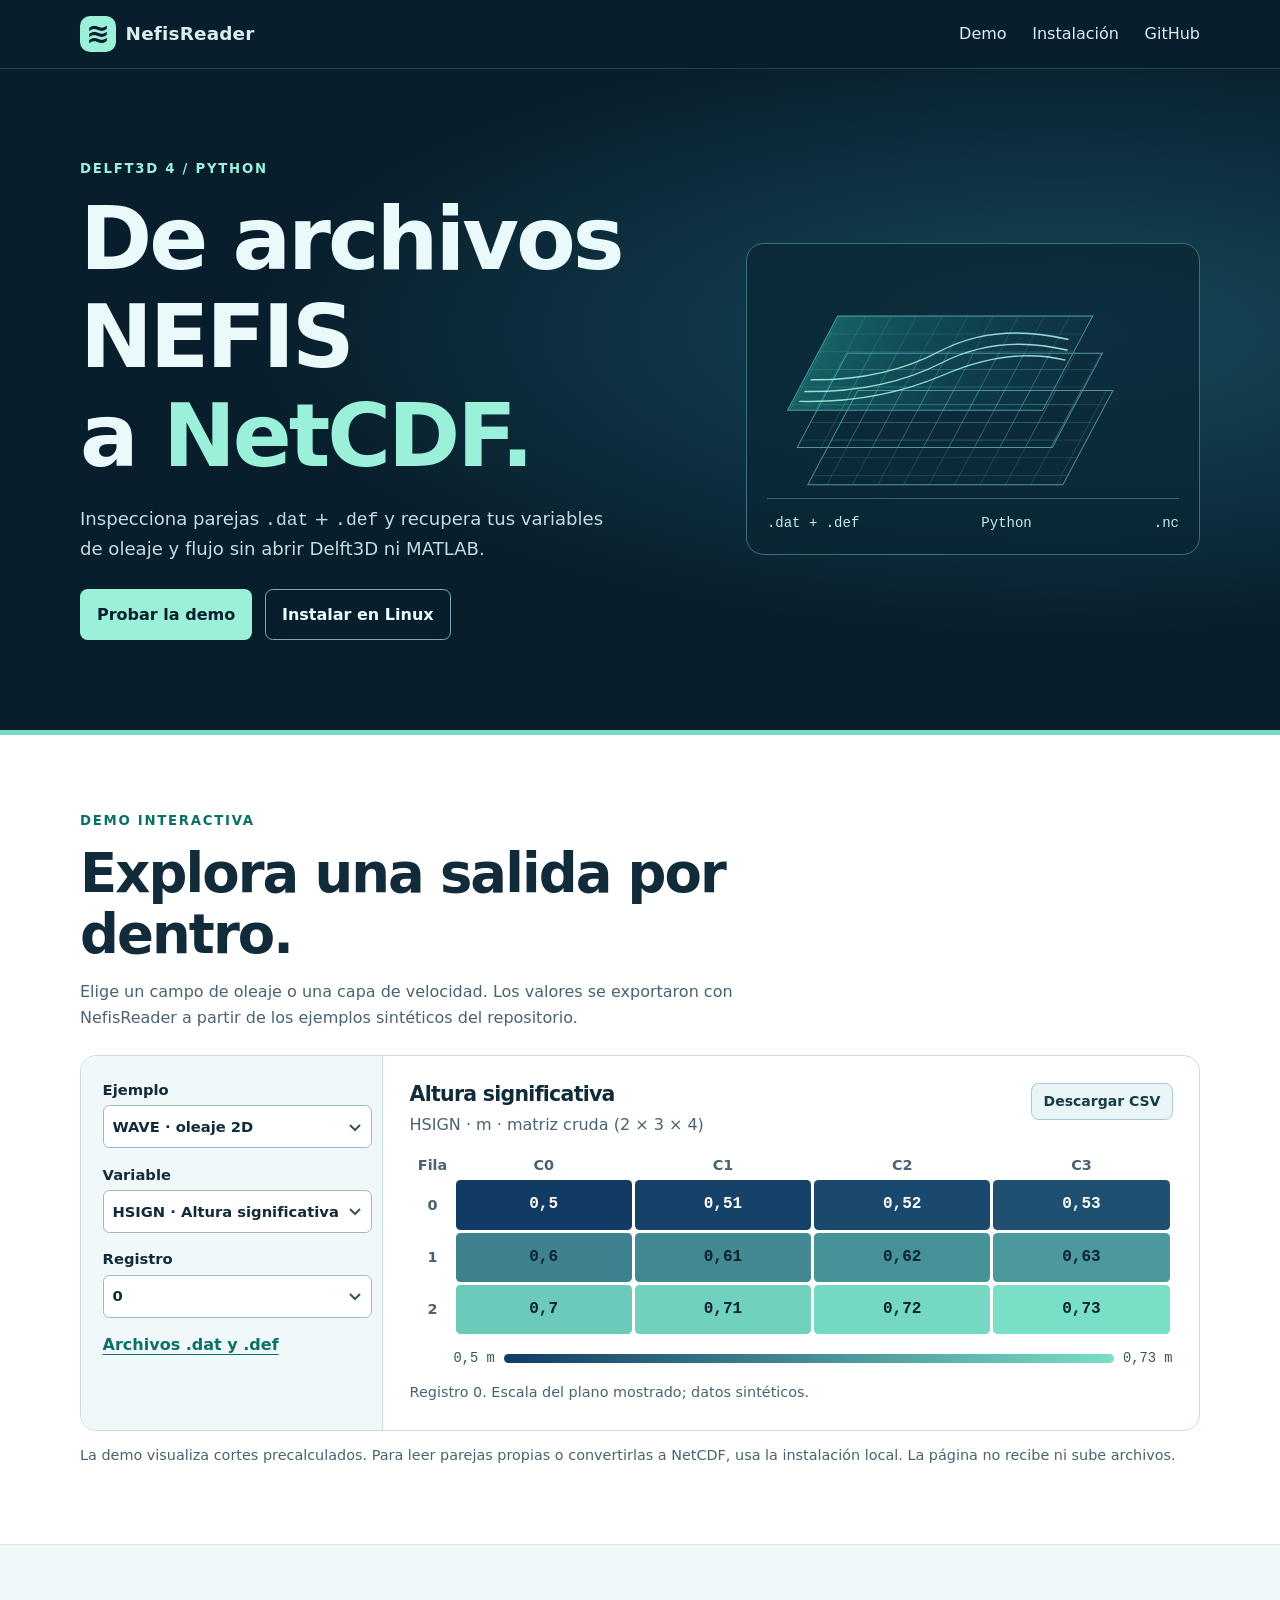
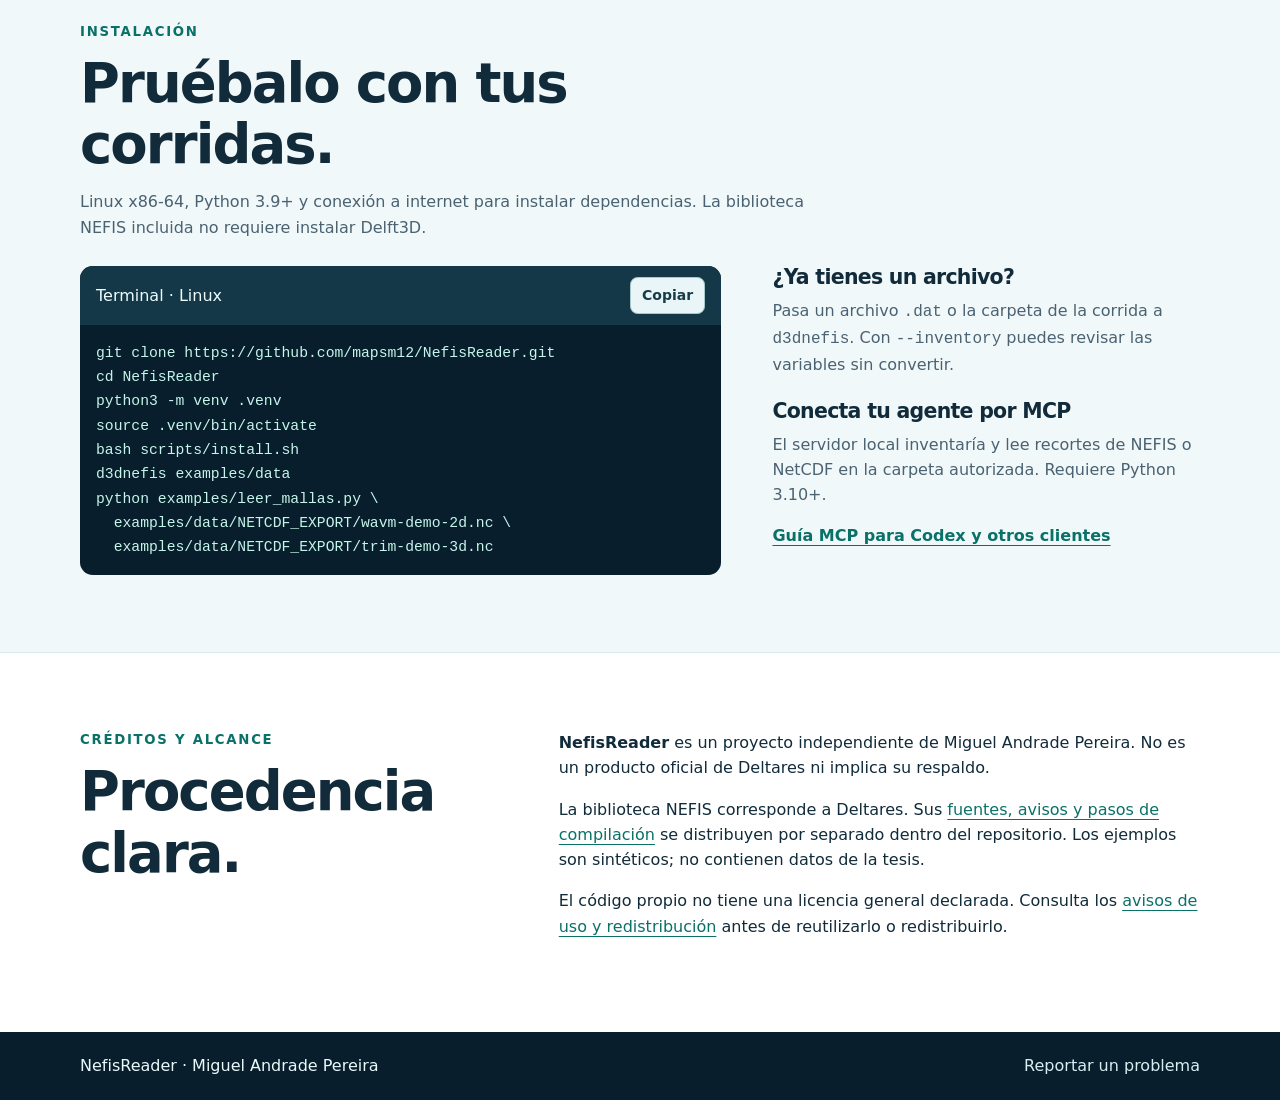
==== docs/index.html @ 3880a869 "Add NefisReader homepage, interactive WAVE and FLOW demo, and license notices" ====
<!doctype html>
<html lang="es">
<head>
  <meta charset="utf-8">
  <meta name="viewport" content="width=device-width, initial-scale=1">
  <meta name="description" content="Explora salidas Delft3D 4 en NEFIS y conviértelas a NetCDF con Python. Prueba ejemplos WAVE 2D y FLOW 3D.">
  <meta name="theme-color" content="#081e2c">
  <title>NefisReader — De Delft3D 4 a NetCDF</title>
  <link rel="stylesheet" href="style.css">
  <script defer src="demo-data.js"></script>
  <script defer src="demo.js"></script>
</head>
<body>
  <a class="skip" href="#main">Saltar al contenido</a>
  <header class="top">
    <div class="shell nav">
      <a class="brand" href="#" aria-label="NefisReader, inicio"><span aria-hidden="true" class="mark">≋</span>NefisReader</a>
      <nav aria-label="Principal">
        <a href="#demo">Demo</a><a href="#instalar">Instalación</a>
        <a href="https://github.com/mapsm12/NefisReader">GitHub</a>
      </nav>
    </div>
  </header>
  <main id="main">
    <section class="hero">
      <div class="shell intro">
        <div>
          <p class="eyebrow">DELFT3D 4 / PYTHON</p>
          <h1>De archivos NEFIS<br>a <em>NetCDF.</em></h1>
          <p class="lead">Inspecciona parejas <code>.dat</code> + <code>.def</code> y recupera tus variables de oleaje y flujo sin abrir Delft3D ni MATLAB.</p>
          <div class="actions"><a class="button primary" href="#demo">Probar la demo</a><a class="button outline" href="#instalar">Instalar en Linux</a></div>
        </div>
        <div class="schematic" aria-label="Flujo de trabajo: de NEFIS a Python y NetCDF">
          <svg viewBox="0 0 420 238" role="img" aria-labelledby="sketch">
            <title id="sketch">Un campo sobre una malla en tres capas, esquema conceptual</title>
            <defs>
              <pattern id="grid" width="26" height="18" patternUnits="userSpaceOnUse"><path d="M 26 0 L 0 0 0 18" stroke="#7ee0d4" stroke-opacity=".35" fill="none"/></pattern>
              <linearGradient id="plane"><stop stop-color="#26b7a7" stop-opacity=".7"/><stop offset="1" stop-color="#136785" stop-opacity=".15"/></linearGradient>
            </defs>
            <g transform="translate(48 53) skewX(-28)">
              <g fill="url(#grid)" stroke="#5097a1" stroke-width="1">
                <rect x="85" y="76" width="260" height="96"/>
                <rect x="54" y="38" width="260" height="96"/>
                <rect x="24" y="0" width="260" height="96"/>
              </g>
              <rect x="24" y="0" width="260" height="96" fill="url(#plane)" opacity=".55"/>
              <g fill="none" stroke="#b6fff1" stroke-width="1.5" opacity=".8">
                <path d="M31 65 Q106 66 147 36 T272 24"/>
                <path d="M31 77 Q112 78 155 48 T277 35"/>
                <path d="M31 87 Q112 89 164 60 T280 45"/>
              </g>
            </g>
          </svg>
          <div class="diagram-labels"><span>.dat + .def</span><span>Python</span><span>.nc</span></div>
        </div>
      </div>
    </section>
    <section id="demo" class="shell section">
      <div class="section-head"><p class="eyebrow">DEMO INTERACTIVA</p><h2>Explora una salida por dentro.</h2>
        <p>Elige un campo de oleaje o una capa de velocidad. Los valores se exportaron con NefisReader a partir de los ejemplos sintéticos del repositorio.</p></div>
      <div class="workbench">
        <div class="controls">
          <label>Ejemplo<select id="case"><option value="wave">WAVE · oleaje 2D</option><option value="flow">FLOW · velocidad 3D</option></select></label>
          <label>Variable<select id="variable"><option>HSIGN</option></select></label>
          <label>Registro<select id="record"><option value="0">0</option></select></label>
          <label id="layer-control" hidden>Capa<select id="layer"><option value="0">0</option></select></label>
          <a class="textlink" href="https://github.com/mapsm12/NefisReader/tree/main/examples/data">Archivos .dat y .def</a>
        </div>
        <div class="result">
          <div class="result-head"><div><h3 id="variable-title">Altura significativa</h3><p id="shape">Cargando ejemplo…</p></div><button id="csv" class="small" type="button" disabled>Descargar CSV</button></div>
          <div class="matrix-wrap">
            <table class="matrix" id="matrix" aria-label="Plano de valores de ejemplo"></table>
          </div>
          <div class="scale"><span id="min"></span><span class="ramp" aria-hidden="true"></span><span id="max"></span></div>
          <p id="status" class="muted" role="status">Datos de demostración; no son observaciones ni resultados de la tesis.</p>
          <noscript><p>Activa JavaScript o descarga las parejas para probar en Python.</p></noscript>
        </div>
      </div>
      <p class="fine">La demo visualiza cortes precalculados. Para leer parejas propias o convertirlas a NetCDF, usa la instalación local. La página no recibe ni sube archivos.</p>
    </section>
    <section id="instalar" class="setup">
      <div class="shell section">
        <div class="section-head"><p class="eyebrow">INSTALACIÓN</p><h2>Pruébalo con tus corridas.</h2>
          <p>Linux x86-64, Python 3.9+ y conexión a internet para instalar dependencias. La biblioteca NEFIS incluida no requiere instalar Delft3D.</p></div>
        <div class="setup-grid">
          <div class="terminal"><div class="terminal-top"><span>Terminal · Linux</span><button data-copy="install-command" class="small" type="button">Copiar</button></div>
<pre id="install-command"><code>git clone https://github.com/mapsm12/NefisReader.git
cd NefisReader
python3 -m venv .venv
source .venv/bin/activate
bash scripts/install.sh
d3dnefis examples/data
python examples/leer_mallas.py \
  examples/data/NETCDF_EXPORT/wavm-demo-2d.nc \
  examples/data/NETCDF_EXPORT/trim-demo-3d.nc</code></pre>
          </div>
          <div class="side">
            <h3>¿Ya tienes un archivo?</h3><p>Pasa un archivo <code>.dat</code> o la carpeta de la corrida a <code>d3dnefis</code>. Con <code>--inventory</code> puedes revisar las variables sin convertir.</p>
            <h3>Conecta tu agente por MCP</h3><p>El servidor local inventaría y lee recortes de NEFIS o NetCDF en la carpeta autorizada. Requiere Python 3.10+.</p>
            <a class="textlink" href="https://github.com/mapsm12/NefisReader/blob/main/MCP.md">Guía MCP para Codex y otros clientes</a>
          </div>
        </div>
      </div>
    </section>
    <section id="creditos" class="shell section credits">
      <div><p class="eyebrow">CRÉDITOS Y ALCANCE</p><h2>Procedencia clara.</h2></div>
      <div><p><strong>NefisReader</strong> es un proyecto independiente de Miguel Andrade Pereira. No es un producto oficial de Deltares ni implica su respaldo.</p>
        <p>La biblioteca NEFIS corresponde a Deltares. Sus <a href="https://github.com/mapsm12/NefisReader/blob/main/native/README.md">fuentes, avisos y pasos de compilación</a> se distribuyen por separado dentro del repositorio. Los ejemplos son sintéticos; no contienen datos de la tesis.</p>
        <p>El código propio no tiene una licencia general declarada. Consulta los <a href="https://github.com/mapsm12/NefisReader/blob/main/AVISOS.md">avisos de uso y redistribución</a> antes de reutilizarlo o redistribuirlo.</p></div>
    </section>
  </main>
  <footer class="top"><div class="shell nav"><span>NefisReader · Miguel Andrade Pereira</span><a href="https://github.com/mapsm12/NefisReader/issues">Reportar un problema</a></div></footer>
</body>
</html>
---- docs/style.css ----
:root{color-scheme:light;--ink:#112b3a;--muted:#4a6271;--deep:#081e2c;--sea:#0c3749;--teal:#0a7168;--aqua:#9bf0d9;--line:#c9dde1;--paper:#f1f8fa;font-family:system-ui,-apple-system,BlinkMacSystemFont,"Segoe UI",sans-serif}
*{box-sizing:border-box}body{margin:0;color:var(--ink);background:#fff;line-height:1.58}a{color:var(--teal);text-underline-offset:.22em}a:hover{text-decoration-thickness:.14em}button,select{font:inherit}button,select,a{touch-action:manipulation}button:focus-visible,select:focus-visible,a:focus-visible{outline:3px solid #e48a28;outline-offset:3px}button:disabled{opacity:.5;cursor:default}[hidden]{display:none!important}code,pre,.diagram-labels,.matrix td,.scale{font-family:ui-monospace,SFMono-Regular,Consolas,monospace}p{margin:.55rem 0 1rem}.shell{width:min(1120px, calc(100% - 3rem));margin-inline:auto}.skip{position:absolute;top:.5rem;left:1rem;padding:.55rem;background:#fff;z-index:2;transform:translateY(-150%)}.skip:focus{transform:none}
.top,.hero{background:var(--deep);color:#eaf9fa}.top{border-bottom:1px solid #21404e}.nav{display:flex;align-items:center;justify-content:space-between;gap:1.25rem;min-height:68px}.nav nav{display:flex;gap:clamp(.65rem,2vw,1.75rem)}.nav a{color:#d9eef0;text-decoration:none}.nav a:hover{text-decoration:underline}.brand{display:inline-flex;align-items:center;gap:.6rem;font-weight:750;letter-spacing:.01em;font-size:1.15rem}.mark{display:grid;place-items:center;line-height:1;width:36px;height:36px;border-radius:10px;background:var(--aqua);color:var(--deep);font-size:1.75rem}.hero{border-bottom:5px solid #7bd8c9;background:radial-gradient(ellipse at 83% 40%,#16495a 0%,var(--deep) 54%)}.intro{padding-block:clamp(3rem,7vw,6.5rem);display:grid;grid-template-columns:1.14fr .86fr;align-items:center;gap:clamp(1.5rem,5vw,4.5rem)}.eyebrow{color:var(--teal);font-weight:780;letter-spacing:.13em;font-size:.83rem;margin:0 0 .65rem}.hero .eyebrow{color:var(--aqua)}h1,h2,h3{line-height:1.13;margin:0;letter-spacing:-.035em}h1{font-size:clamp(2.8rem,6.8vw,6.2rem);font-weight:780}h1 em{font-style:normal;color:var(--aqua)}h2{font-size:clamp(2rem,4.5vw,3.4rem)}h3{font-size:1.28rem}.lead{max-width:34rem;color:#c5dce2;font-size:1.13rem;margin:1.25rem 0 1.6rem}
.actions{display:flex;flex-wrap:wrap;gap:.8rem}.button,.small{border-radius:.48rem;border:1px solid transparent;font-weight:700;text-decoration:none}.button{padding:.75rem 1rem}.primary{background:var(--aqua);color:var(--deep)}.primary:hover{background:#b7f7e6}.outline{border-color:#77a9b8;color:#ecfbfc}.outline:hover{background:#143e4d}.schematic{min-width:0;border:1px solid #3a717e;border-radius:1.1rem;padding:1.25rem;background:#0a2533bb}.schematic svg{display:block;width:100%;height:auto}.diagram-labels{display:flex;justify-content:space-between;gap:.5rem;color:#c2efe9;font-size:.875rem;border-top:1px solid #376270;padding-top:.85rem}
.section{padding-block:clamp(2.8rem,6vw,5rem)}.section-head{max-width:46rem;margin-bottom:1.6rem}.section-head p:not(.eyebrow){color:var(--muted);margin-top:.85rem}.workbench{display:grid;grid-template-columns:minmax(200px,1fr) minmax(0,2.7fr);border-radius:1rem;border:1px solid var(--line);overflow:hidden}.controls{background:var(--paper);padding:1.35rem;display:grid;align-content:start;gap:.9rem;border-right:1px solid var(--line)}.controls label{display:grid;gap:.25rem;font-weight:700;font-size:.92rem}.controls select{appearance:none;border:1px solid #9cb9bf;border-radius:.4rem;min-height:43px;padding:.35rem 2rem .35rem .55rem;color:var(--ink);background:#fff url("data:image/svg+xml,%3Csvg xmlns='http://www.w3.org/2000/svg' viewBox='0 0 16 16'%3E%3Cpath d='m3 6 5 5 5-5' fill='none' stroke='%23385261' stroke-width='2'/%3E%3C/svg%3E") no-repeat right .5rem center/1rem auto}.textlink{font-weight:700}.result{padding:clamp(1rem,3vw,1.65rem);min-width:0}.result-head{display:flex;justify-content:space-between;align-items:flex-start;gap:.7rem;flex-wrap:wrap}.result-head p{color:var(--muted);margin:.35rem 0 .8rem}.small{background:#e9f5f6;color:#153d48;border-color:#a8c9cc;padding:.4rem .7rem;font-size:.875rem;cursor:pointer}.small:hover:not(:disabled){background:#d4efec}.matrix-wrap{overflow-x:auto}.matrix{width:100%;table-layout:fixed;border-collapse:separate;border-spacing:3px}.matrix tr>th:first-child{width:2.5rem}.matrix th{font-size:.9rem;color:var(--muted);font-weight:650}.matrix td{border-radius:.28rem;text-align:center;padding:.75rem .1rem;font-size:clamp(.77rem,2vw,1rem);font-weight:650}.scale{display:flex;align-items:center;gap:.6rem;font-size:.86rem;color:#345461;margin:.65rem 0 0 2.75rem}.ramp{display:block;height:.57rem;background:linear-gradient(90deg,#113b65,#79dfc6);flex:1;border-radius:1rem}.muted,.fine{color:var(--muted);font-size:.9rem}.muted{margin:.7rem 0 0}.fine{margin:.85rem 0 0}
.setup{background:var(--paper);border-block:1px solid #dbe9ed}.setup-grid,.credits{display:grid;grid-template-columns:minmax(0,1.5fr) minmax(0,1fr);gap:clamp(1.25rem,4vw,3.4rem)}.terminal{background:var(--deep);color:#c5f5ea;border-radius:.8rem;min-width:0;overflow:hidden}.terminal-top{display:flex;align-items:center;justify-content:space-between;gap:.5rem;padding:.7rem 1rem;background:#143848;color:#effcfe}.terminal pre{overflow:auto;padding:1rem;margin:0;font-size:.92rem;line-height:1.65}.side p{color:var(--muted)}.side h3:not(:first-child){margin-top:1.4rem}.credits{grid-template-columns:minmax(0,.8fr) minmax(0,1.2fr)}.credits p:first-child{margin-top:0}footer .nav{padding-block:1rem}
@media(max-width:720px){.shell{width:calc(100% - 2rem)}.intro,.setup-grid,.credits{grid-template-columns:1fr}.schematic{max-width:29rem}.section-head{margin-bottom:1.25rem}.workbench{grid-template-columns:1fr}.controls{grid-template-columns:repeat(2,minmax(0,1fr));border-right:0;border-bottom:1px solid var(--line);padding:1rem}.controls .textlink{grid-column:1/-1}.nav,.nav nav{gap:.55rem}.nav nav a{font-size:.91rem}.brand{font-size:1rem}.mark{width:30px;height:30px}.top footer{font-size:.88rem}}
@media(max-width:360px){.nav{flex-wrap:wrap;padding-block:.65rem}.controls{grid-template-columns:1fr}.matrix tr>th:first-child{width:1.75rem}.scale{margin-left:2rem}}
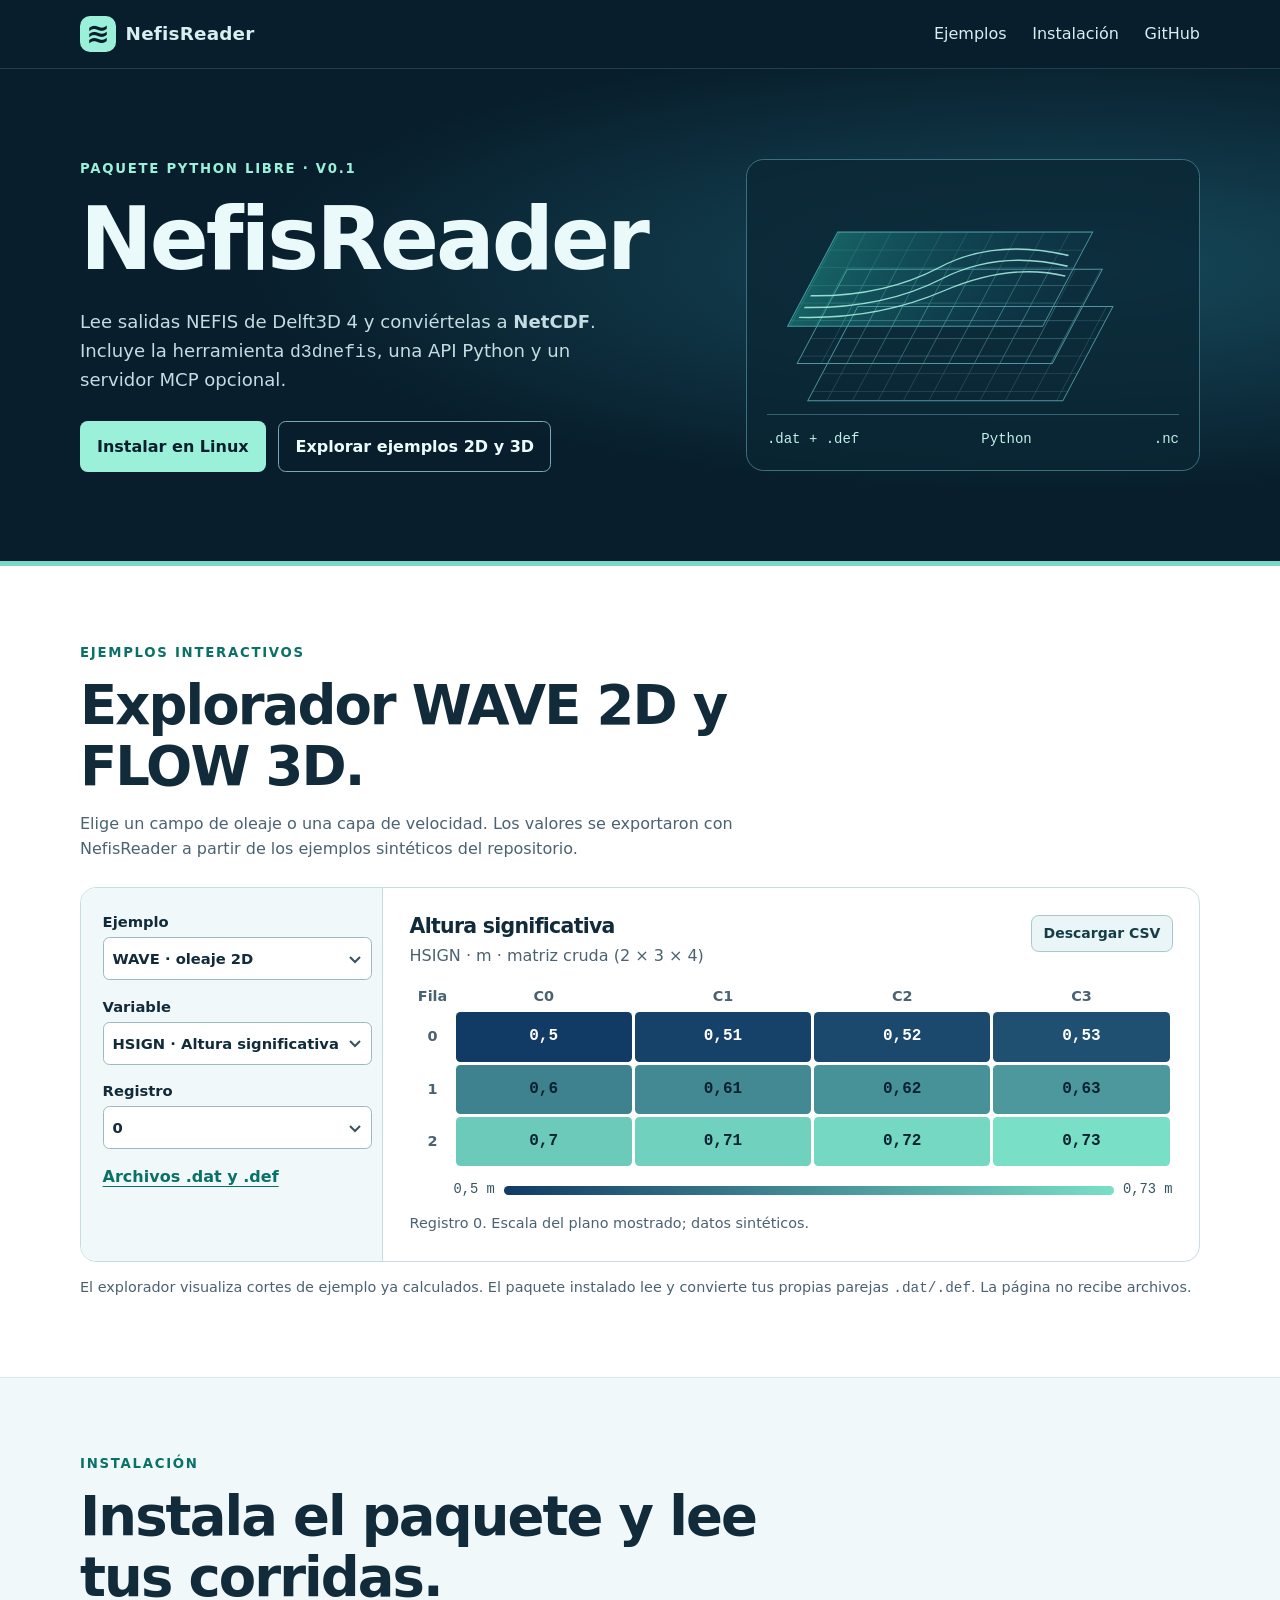
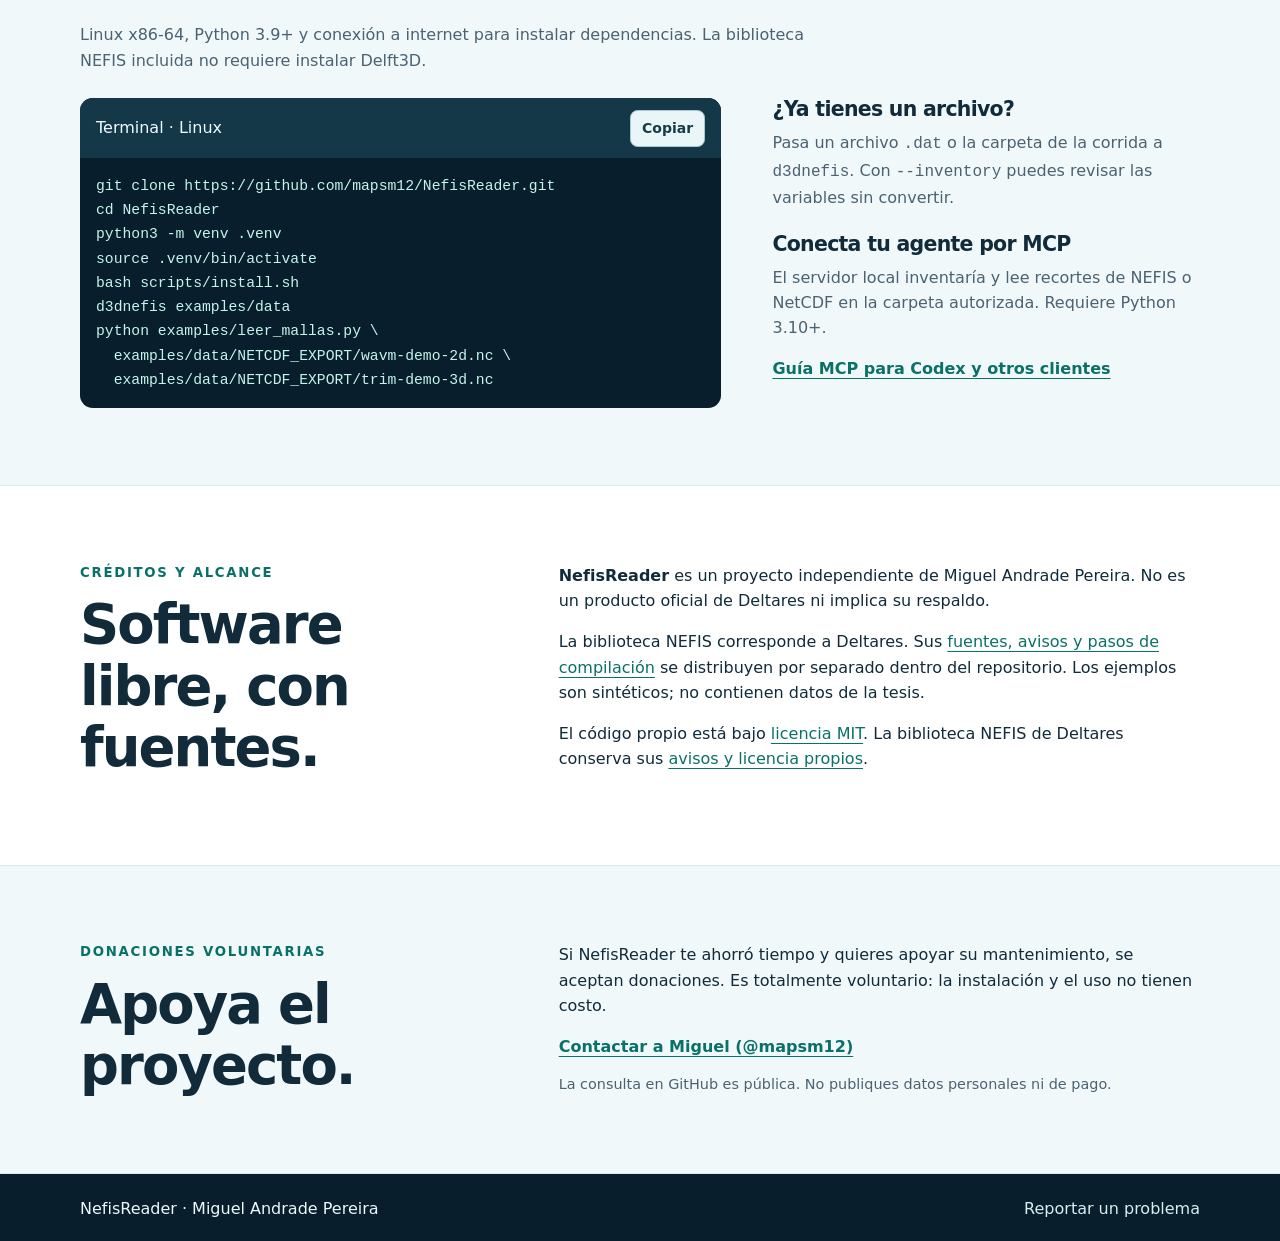
==== commit c8e7e379: "Present NefisReader v0.1 as free software and document installation and donations" ====
--- a/docs/index.html
+++ b/docs/index.html
@@ -5,7 +5,7 @@
   <meta name="viewport" content="width=device-width, initial-scale=1">
   <meta name="description" content="Explora salidas Delft3D 4 en NEFIS y conviértelas a NetCDF con Python. Prueba ejemplos WAVE 2D y FLOW 3D.">
   <meta name="theme-color" content="#081e2c">
-  <title>NefisReader — De Delft3D 4 a NetCDF</title>
+  <title>NefisReader v0.1 — Paquete Python para Delft3D 4</title>
   <link rel="stylesheet" href="style.css">
   <script defer src="demo-data.js"></script>
   <script defer src="demo.js"></script>
@@ -16,7 +16,7 @@
     <div class="shell nav">
       <a class="brand" href="#" aria-label="NefisReader, inicio"><span aria-hidden="true" class="mark">≋</span>NefisReader</a>
       <nav aria-label="Principal">
-        <a href="#demo">Demo</a><a href="#instalar">Instalación</a>
+        <a href="#demo">Ejemplos</a><a href="#instalar">Instalación</a>
         <a href="https://github.com/mapsm12/NefisReader">GitHub</a>
       </nav>
     </div>
@@ -25,10 +25,10 @@
     <section class="hero">
       <div class="shell intro">
         <div>
-          <p class="eyebrow">DELFT3D 4 / PYTHON</p>
-          <h1>De archivos NEFIS<br>a <em>NetCDF.</em></h1>
-          <p class="lead">Inspecciona parejas <code>.dat</code> + <code>.def</code> y recupera tus variables de oleaje y flujo sin abrir Delft3D ni MATLAB.</p>
-          <div class="actions"><a class="button primary" href="#demo">Probar la demo</a><a class="button outline" href="#instalar">Instalar en Linux</a></div>
+          <p class="eyebrow">PAQUETE PYTHON LIBRE · V0.1</p>
+          <h1>NefisReader</h1>
+          <p class="lead">Lee salidas NEFIS de Delft3D 4 y conviértelas a <strong>NetCDF</strong>. Incluye la herramienta <code>d3dnefis</code>, una API Python y un servidor MCP opcional.</p>
+          <div class="actions"><a class="button primary" href="#instalar">Instalar en Linux</a><a class="button outline" href="#demo">Explorar ejemplos 2D y 3D</a></div>
         </div>
         <div class="schematic" aria-label="Flujo de trabajo: de NEFIS a Python y NetCDF">
           <svg viewBox="0 0 420 238" role="img" aria-labelledby="sketch">
@@ -56,7 +56,7 @@
       </div>
     </section>
     <section id="demo" class="shell section">
-      <div class="section-head"><p class="eyebrow">DEMO INTERACTIVA</p><h2>Explora una salida por dentro.</h2>
+      <div class="section-head"><p class="eyebrow">EJEMPLOS INTERACTIVOS</p><h2>Explorador WAVE 2D y FLOW 3D.</h2>
         <p>Elige un campo de oleaje o una capa de velocidad. Los valores se exportaron con NefisReader a partir de los ejemplos sintéticos del repositorio.</p></div>
       <div class="workbench">
         <div class="controls">
@@ -72,15 +72,15 @@
             <table class="matrix" id="matrix" aria-label="Plano de valores de ejemplo"></table>
           </div>
           <div class="scale"><span id="min"></span><span class="ramp" aria-hidden="true"></span><span id="max"></span></div>
-          <p id="status" class="muted" role="status">Datos de demostración; no son observaciones ni resultados de la tesis.</p>
+          <p id="status" class="muted" role="status">Datos sintéticos; no son observaciones ni resultados de la tesis.</p>
           <noscript><p>Activa JavaScript o descarga las parejas para probar en Python.</p></noscript>
         </div>
       </div>
-      <p class="fine">La demo visualiza cortes precalculados. Para leer parejas propias o convertirlas a NetCDF, usa la instalación local. La página no recibe ni sube archivos.</p>
+      <p class="fine">El explorador visualiza cortes de ejemplo ya calculados. El paquete instalado lee y convierte tus propias parejas <code>.dat/.def</code>. La página no recibe archivos.</p>
     </section>
     <section id="instalar" class="setup">
       <div class="shell section">
-        <div class="section-head"><p class="eyebrow">INSTALACIÓN</p><h2>Pruébalo con tus corridas.</h2>
+        <div class="section-head"><p class="eyebrow">INSTALACIÓN</p><h2>Instala el paquete y lee tus corridas.</h2>
           <p>Linux x86-64, Python 3.9+ y conexión a internet para instalar dependencias. La biblioteca NEFIS incluida no requiere instalar Delft3D.</p></div>
         <div class="setup-grid">
           <div class="terminal"><div class="terminal-top"><span>Terminal · Linux</span><button data-copy="install-command" class="small" type="button">Copiar</button></div>
@@ -103,10 +103,18 @@
       </div>
     </section>
     <section id="creditos" class="shell section credits">
-      <div><p class="eyebrow">CRÉDITOS Y ALCANCE</p><h2>Procedencia clara.</h2></div>
+      <div><p class="eyebrow">CRÉDITOS Y ALCANCE</p><h2>Software libre, con fuentes.</h2></div>
       <div><p><strong>NefisReader</strong> es un proyecto independiente de Miguel Andrade Pereira. No es un producto oficial de Deltares ni implica su respaldo.</p>
         <p>La biblioteca NEFIS corresponde a Deltares. Sus <a href="https://github.com/mapsm12/NefisReader/blob/main/native/README.md">fuentes, avisos y pasos de compilación</a> se distribuyen por separado dentro del repositorio. Los ejemplos son sintéticos; no contienen datos de la tesis.</p>
-        <p>El código propio no tiene una licencia general declarada. Consulta los <a href="https://github.com/mapsm12/NefisReader/blob/main/AVISOS.md">avisos de uso y redistribución</a> antes de reutilizarlo o redistribuirlo.</p></div>
+        <p>El código propio está bajo <a href="https://github.com/mapsm12/NefisReader/blob/main/LICENSE">licencia MIT</a>. La biblioteca NEFIS de Deltares conserva sus <a href="https://github.com/mapsm12/NefisReader/blob/main/AVISOS.md">avisos y licencia propios</a>.</p></div>
+    </section>
+    <section id="apoyar" class="setup">
+      <div class="shell section credits">
+        <div><p class="eyebrow">DONACIONES VOLUNTARIAS</p><h2>Apoya el proyecto.</h2></div>
+        <div><p>Si NefisReader te ahorró tiempo y quieres apoyar su mantenimiento, se aceptan donaciones. Es totalmente voluntario: la instalación y el uso no tienen costo.</p>
+          <a class="textlink" href="https://github.com/mapsm12/NefisReader/issues/new?title=Consulta%20sobre%20donaciones%20a%20NefisReader">Contactar a Miguel (@mapsm12)</a>
+          <p class="fine">La consulta en GitHub es pública. No publiques datos personales ni de pago.</p></div>
+      </div>
     </section>
   </main>
   <footer class="top"><div class="shell nav"><span>NefisReader · Miguel Andrade Pereira</span><a href="https://github.com/mapsm12/NefisReader/issues">Reportar un problema</a></div></footer>
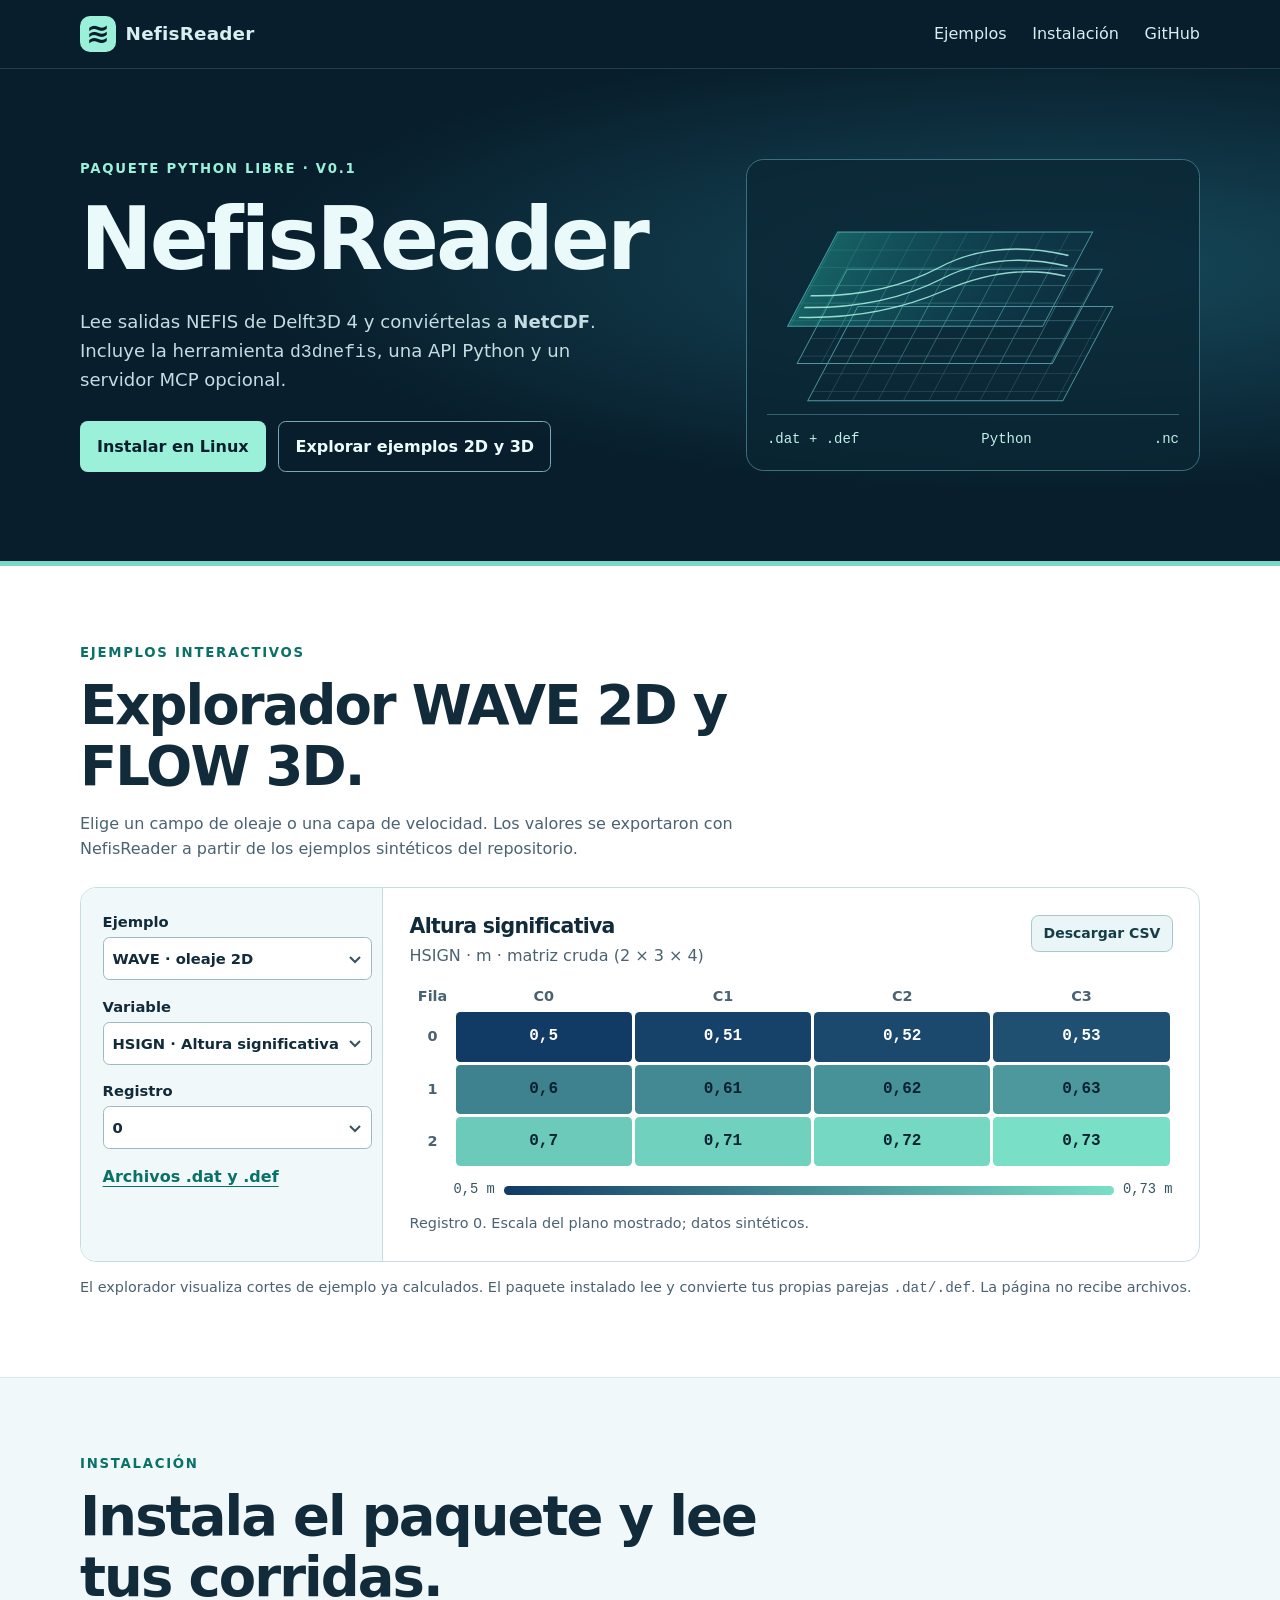
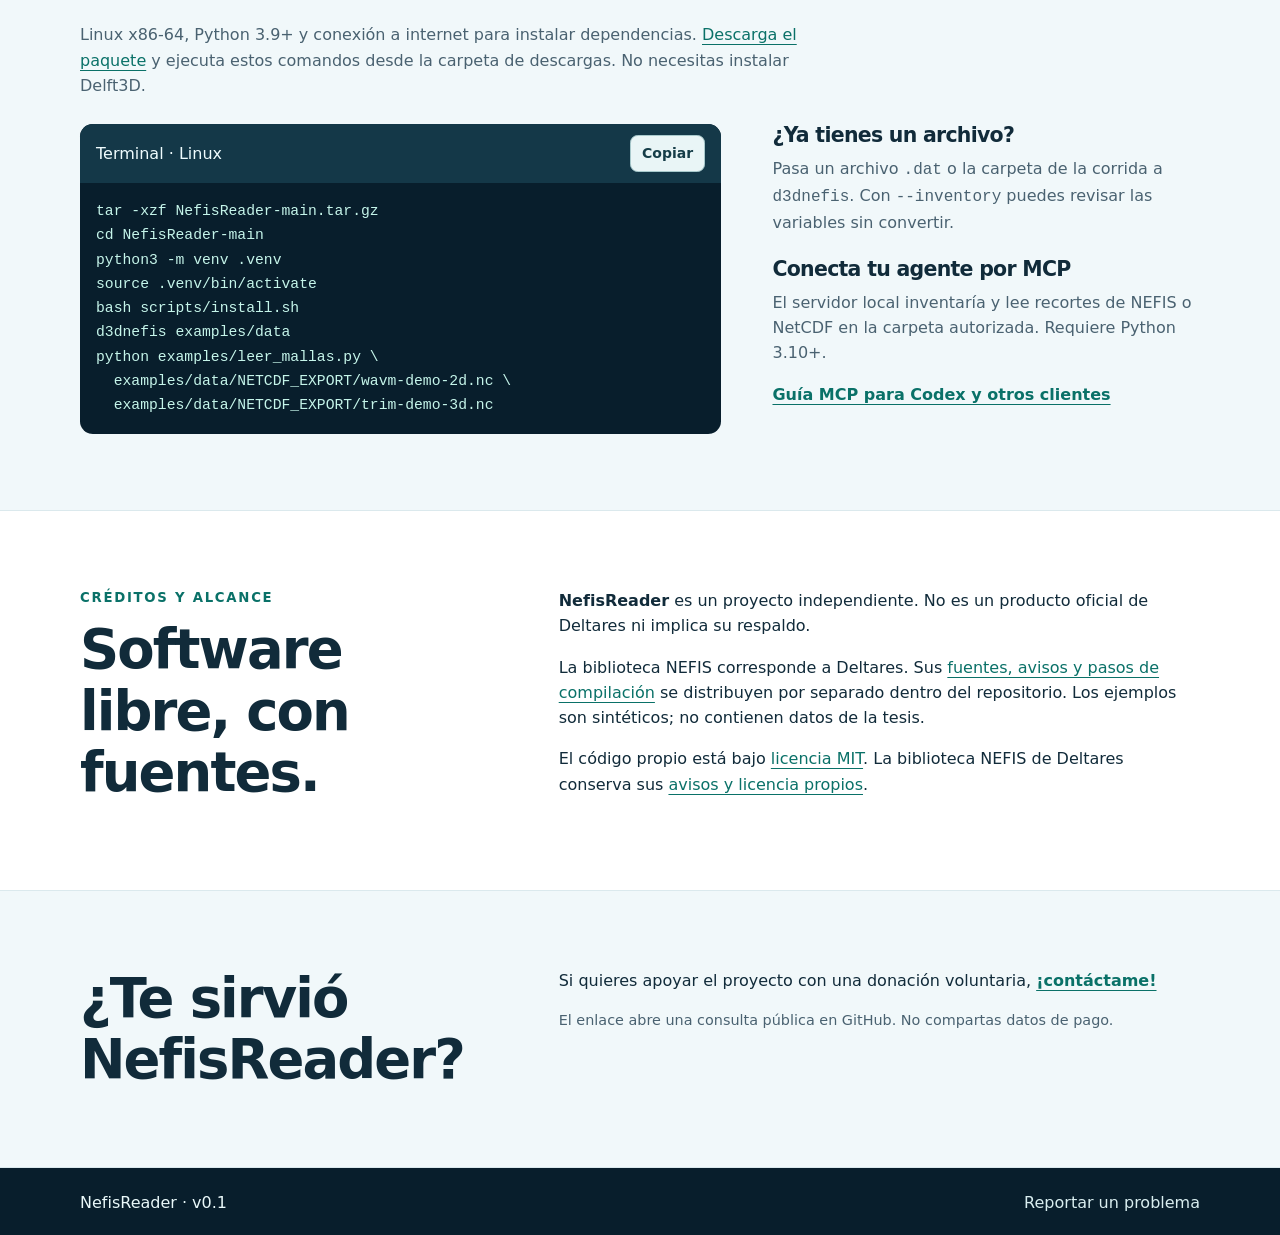
==== commit ee87c3e8: "Keep project attribution discreet and simplify donation contact" ====
--- a/docs/index.html
+++ b/docs/index.html
@@ -81,11 +81,11 @@
     <section id="instalar" class="setup">
       <div class="shell section">
         <div class="section-head"><p class="eyebrow">INSTALACIÓN</p><h2>Instala el paquete y lee tus corridas.</h2>
-          <p>Linux x86-64, Python 3.9+ y conexión a internet para instalar dependencias. La biblioteca NEFIS incluida no requiere instalar Delft3D.</p></div>
+          <p>Linux x86-64, Python 3.9+ y conexión a internet para instalar dependencias. <a href="https://github.com/mapsm12/NefisReader/archive/refs/heads/main.tar.gz">Descarga el paquete</a> y ejecuta estos comandos desde la carpeta de descargas. No necesitas instalar Delft3D.</p></div>
         <div class="setup-grid">
           <div class="terminal"><div class="terminal-top"><span>Terminal · Linux</span><button data-copy="install-command" class="small" type="button">Copiar</button></div>
-<pre id="install-command"><code>git clone https://github.com/mapsm12/NefisReader.git
-cd NefisReader
+<pre id="install-command"><code>tar -xzf NefisReader-main.tar.gz
+cd NefisReader-main
 python3 -m venv .venv
 source .venv/bin/activate
 bash scripts/install.sh
@@ -104,19 +104,18 @@
     </section>
     <section id="creditos" class="shell section credits">
       <div><p class="eyebrow">CRÉDITOS Y ALCANCE</p><h2>Software libre, con fuentes.</h2></div>
-      <div><p><strong>NefisReader</strong> es un proyecto independiente de Miguel Andrade Pereira. No es un producto oficial de Deltares ni implica su respaldo.</p>
+      <div><p><strong>NefisReader</strong> es un proyecto independiente. No es un producto oficial de Deltares ni implica su respaldo.</p>
         <p>La biblioteca NEFIS corresponde a Deltares. Sus <a href="https://github.com/mapsm12/NefisReader/blob/main/native/README.md">fuentes, avisos y pasos de compilación</a> se distribuyen por separado dentro del repositorio. Los ejemplos son sintéticos; no contienen datos de la tesis.</p>
         <p>El código propio está bajo <a href="https://github.com/mapsm12/NefisReader/blob/main/LICENSE">licencia MIT</a>. La biblioteca NEFIS de Deltares conserva sus <a href="https://github.com/mapsm12/NefisReader/blob/main/AVISOS.md">avisos y licencia propios</a>.</p></div>
     </section>
     <section id="apoyar" class="setup">
       <div class="shell section credits">
-        <div><p class="eyebrow">DONACIONES VOLUNTARIAS</p><h2>Apoya el proyecto.</h2></div>
-        <div><p>Si NefisReader te ahorró tiempo y quieres apoyar su mantenimiento, se aceptan donaciones. Es totalmente voluntario: la instalación y el uso no tienen costo.</p>
-          <a class="textlink" href="https://github.com/mapsm12/NefisReader/issues/new?title=Consulta%20sobre%20donaciones%20a%20NefisReader">Contactar a Miguel (@mapsm12)</a>
-          <p class="fine">La consulta en GitHub es pública. No publiques datos personales ni de pago.</p></div>
+        <div><h2>¿Te sirvió NefisReader?</h2></div>
+        <div><p>Si quieres apoyar el proyecto con una donación voluntaria, <a class="textlink" href="https://github.com/mapsm12/NefisReader/issues/new?title=Consulta%20sobre%20donaciones%20a%20NefisReader">¡contáctame!</a></p>
+          <p class="fine">El enlace abre una consulta pública en GitHub. No compartas datos de pago.</p></div>
       </div>
     </section>
   </main>
-  <footer class="top"><div class="shell nav"><span>NefisReader · Miguel Andrade Pereira</span><a href="https://github.com/mapsm12/NefisReader/issues">Reportar un problema</a></div></footer>
+  <footer class="top"><div class="shell nav"><span>NefisReader · v0.1</span><a href="https://github.com/mapsm12/NefisReader/issues">Reportar un problema</a></div></footer>
 </body>
 </html>
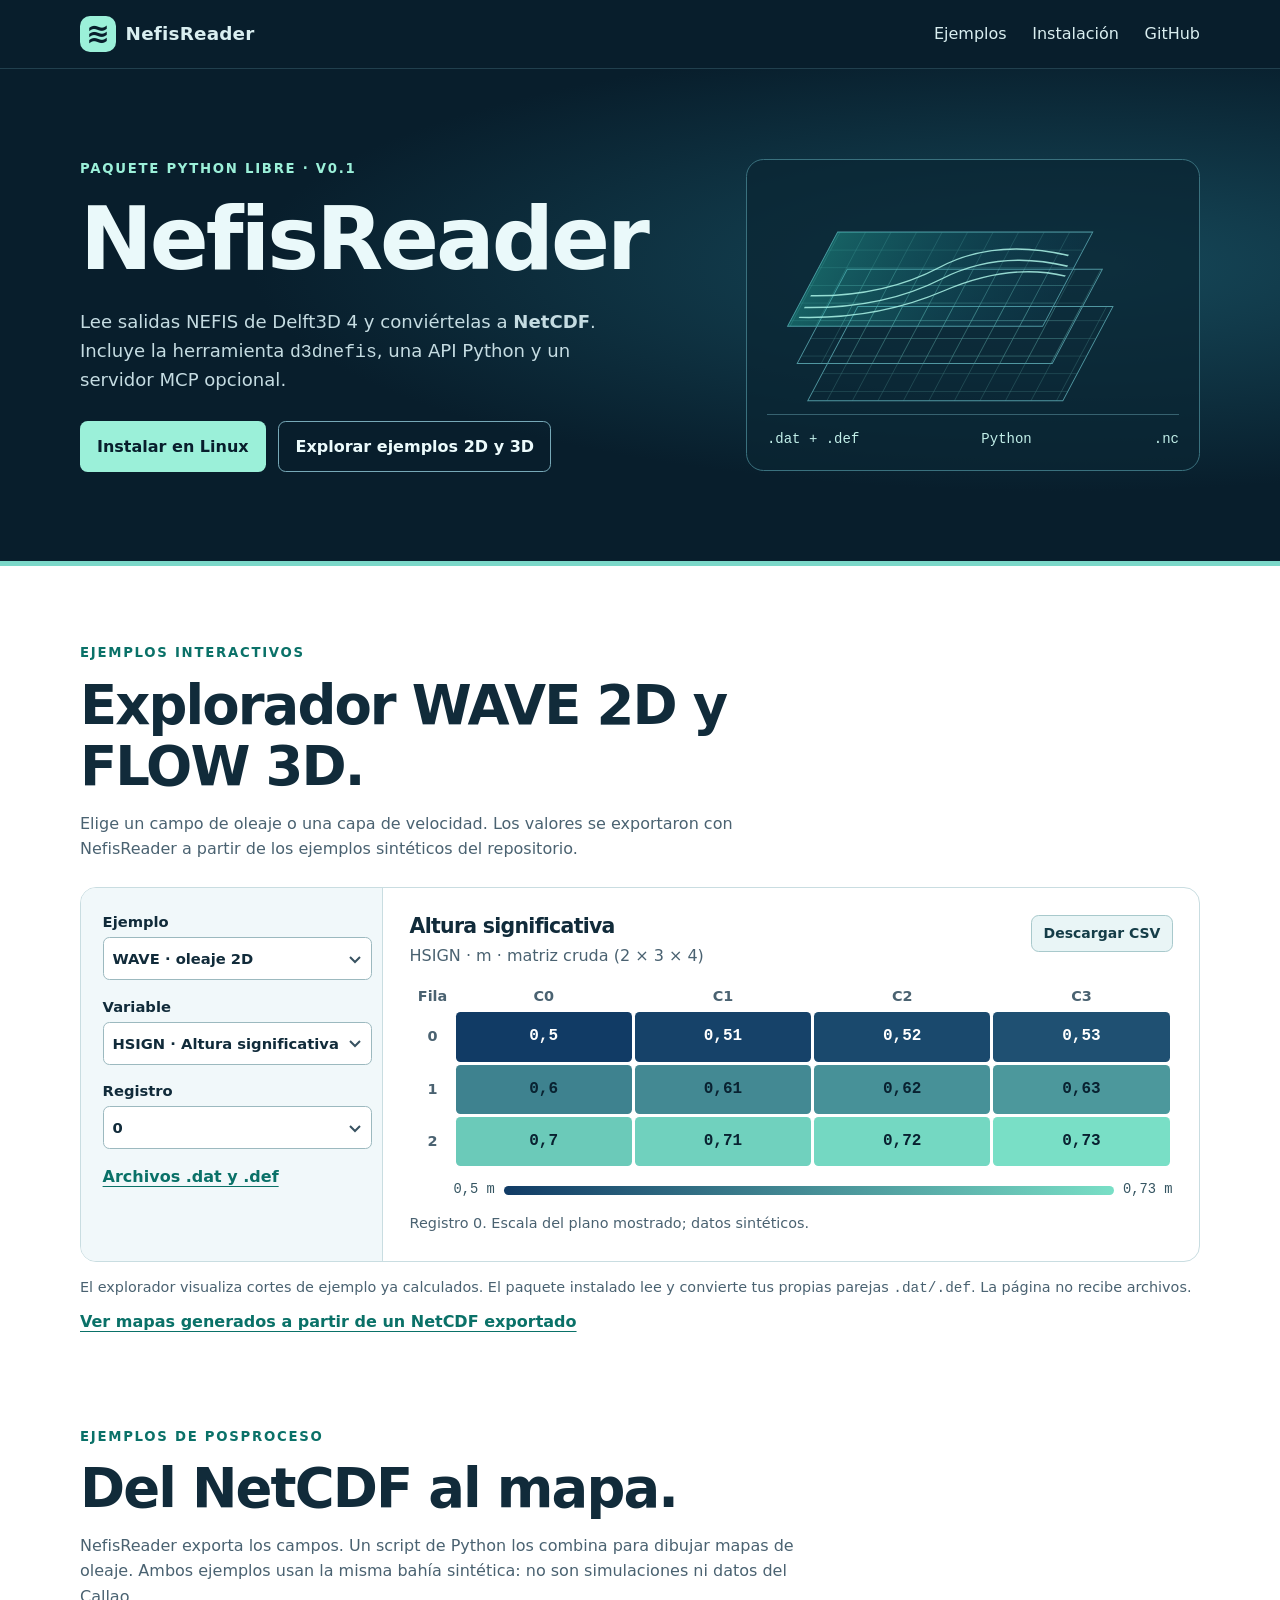
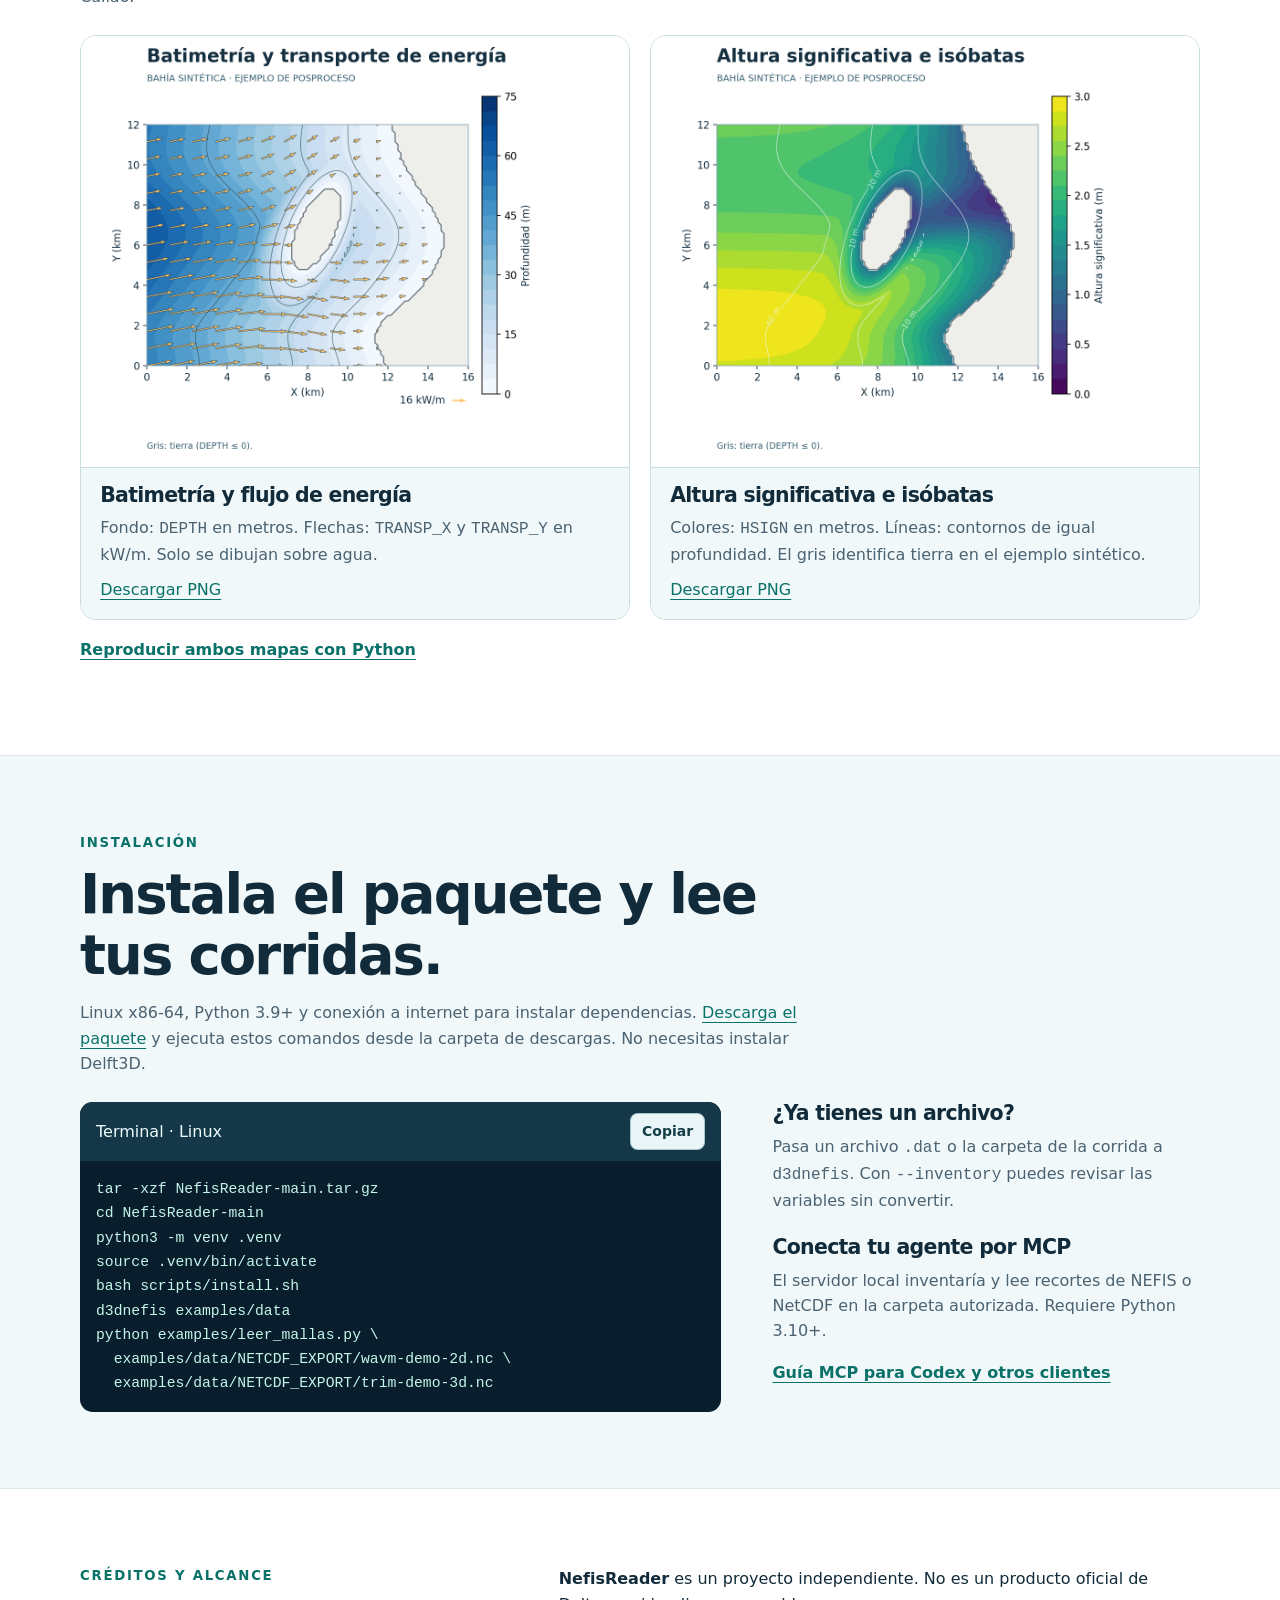
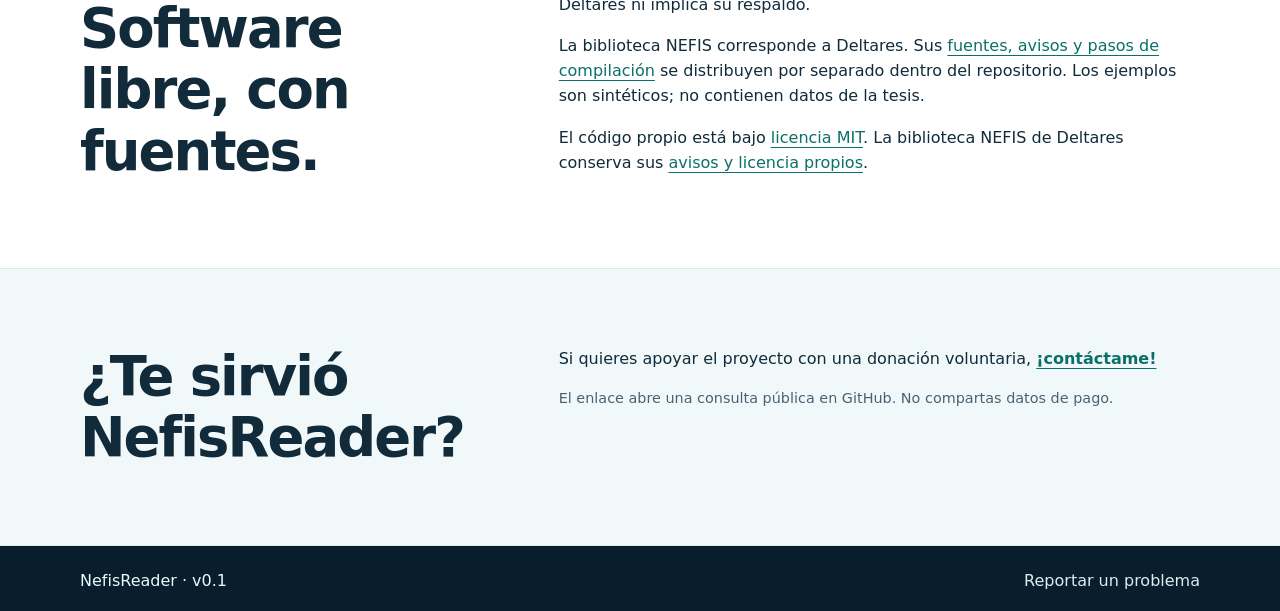
==== commit 10c27e64: "Show reproducible bathymetry, energy vectors and wave-height maps" ====
--- a/docs/index.html
+++ b/docs/index.html
@@ -77,6 +77,32 @@
         </div>
       </div>
       <p class="fine">El explorador visualiza cortes de ejemplo ya calculados. El paquete instalado lee y convierte tus propias parejas <code>.dat/.def</code>. La página no recibe archivos.</p>
+      <p><a class="textlink" href="#mapas">Ver mapas generados a partir de un NetCDF exportado</a></p>
+    </section>
+    <section id="mapas" class="shell section map-section">
+      <div class="section-head"><p class="eyebrow">EJEMPLOS DE POSPROCESO</p><h2>Del NetCDF al mapa.</h2>
+        <p>NefisReader exporta los campos. Un script de Python los combina para dibujar mapas de oleaje. Ambos ejemplos usan la misma bahía sintética: no son simulaciones ni datos del Callao.</p></div>
+      <div class="map-gallery">
+        <figure>
+          <a href="figures/batimetria_vectores.png" aria-label="Abrir mapa de batimetría y vectores a tamaño completo">
+            <img src="figures/batimetria_vectores.png" width="1200" height="944" loading="lazy" decoding="async" alt="Mapa sintético de profundidad: el azul se oscurece hacia aguas profundas y las flechas doradas muestran el transporte de energía alrededor de una isla.">
+          </a>
+          <figcaption><h3>Batimetría y flujo de energía</h3>
+            <p>Fondo: <code>DEPTH</code> en metros. Flechas: <code>TRANSP_X</code> y <code>TRANSP_Y</code> en kW/m. Solo se dibujan sobre agua.</p>
+            <a href="figures/batimetria_vectores.png" download>Descargar PNG</a>
+          </figcaption>
+        </figure>
+        <figure>
+          <a href="figures/altura_isobatas.png" aria-label="Abrir mapa de altura significativa e isóbatas a tamaño completo">
+            <img src="figures/altura_isobatas.png" width="1200" height="944" loading="lazy" decoding="async" alt="Mapa sintético de altura significativa con isóbatas de 10, 20 y 40 metros y una franja de menor altura detrás de la isla.">
+          </a>
+          <figcaption><h3>Altura significativa e isóbatas</h3>
+            <p>Colores: <code>HSIGN</code> en metros. Líneas: contornos de igual profundidad. El gris identifica tierra en el ejemplo sintético.</p>
+            <a href="figures/altura_isobatas.png" download>Descargar PNG</a>
+          </figcaption>
+        </figure>
+      </div>
+      <p class="map-source"><a class="textlink" href="https://github.com/mapsm12/NefisReader/blob/main/examples/MAPAS_OLEAJE.md">Reproducir ambos mapas con Python</a></p>
     </section>
     <section id="instalar" class="setup">
       <div class="shell section">
--- a/docs/style.css
+++ b/docs/style.css
@@ -6,3 +6,4 @@
 .setup{background:var(--paper);border-block:1px solid #dbe9ed}.setup-grid,.credits{display:grid;grid-template-columns:minmax(0,1.5fr) minmax(0,1fr);gap:clamp(1.25rem,4vw,3.4rem)}.terminal{background:var(--deep);color:#c5f5ea;border-radius:.8rem;min-width:0;overflow:hidden}.terminal-top{display:flex;align-items:center;justify-content:space-between;gap:.5rem;padding:.7rem 1rem;background:#143848;color:#effcfe}.terminal pre{overflow:auto;padding:1rem;margin:0;font-size:.92rem;line-height:1.65}.side p{color:var(--muted)}.side h3:not(:first-child){margin-top:1.4rem}.credits{grid-template-columns:minmax(0,.8fr) minmax(0,1.2fr)}.credits p:first-child{margin-top:0}footer .nav{padding-block:1rem}
 @media(max-width:720px){.shell{width:calc(100% - 2rem)}.intro,.setup-grid,.credits{grid-template-columns:1fr}.schematic{max-width:29rem}.section-head{margin-bottom:1.25rem}.workbench{grid-template-columns:1fr}.controls{grid-template-columns:repeat(2,minmax(0,1fr));border-right:0;border-bottom:1px solid var(--line);padding:1rem}.controls .textlink{grid-column:1/-1}.nav,.nav nav{gap:.55rem}.nav nav a{font-size:.91rem}.brand{font-size:1rem}.mark{width:30px;height:30px}.top footer{font-size:.88rem}}
 @media(max-width:360px){.nav{flex-wrap:wrap;padding-block:.65rem}.controls{grid-template-columns:1fr}.matrix tr>th:first-child{width:1.75rem}.scale{margin-left:2rem}}
+.map-section{padding-top:0}.map-gallery{display:grid;grid-template-columns:repeat(2,minmax(0,1fr));gap:1.25rem}.map-gallery figure{margin:0;overflow:hidden;border:1px solid var(--line);border-radius:1rem;background:#fff}.map-gallery img{display:block;width:100%;height:auto}.map-gallery figcaption{padding:1.05rem 1.2rem;background:var(--paper);border-top:1px solid var(--line)}.map-gallery figcaption p{color:var(--muted);margin:.45rem 0 .6rem}.map-source{margin-top:1.05rem}@media(max-width:720px){.map-gallery{grid-template-columns:1fr}}
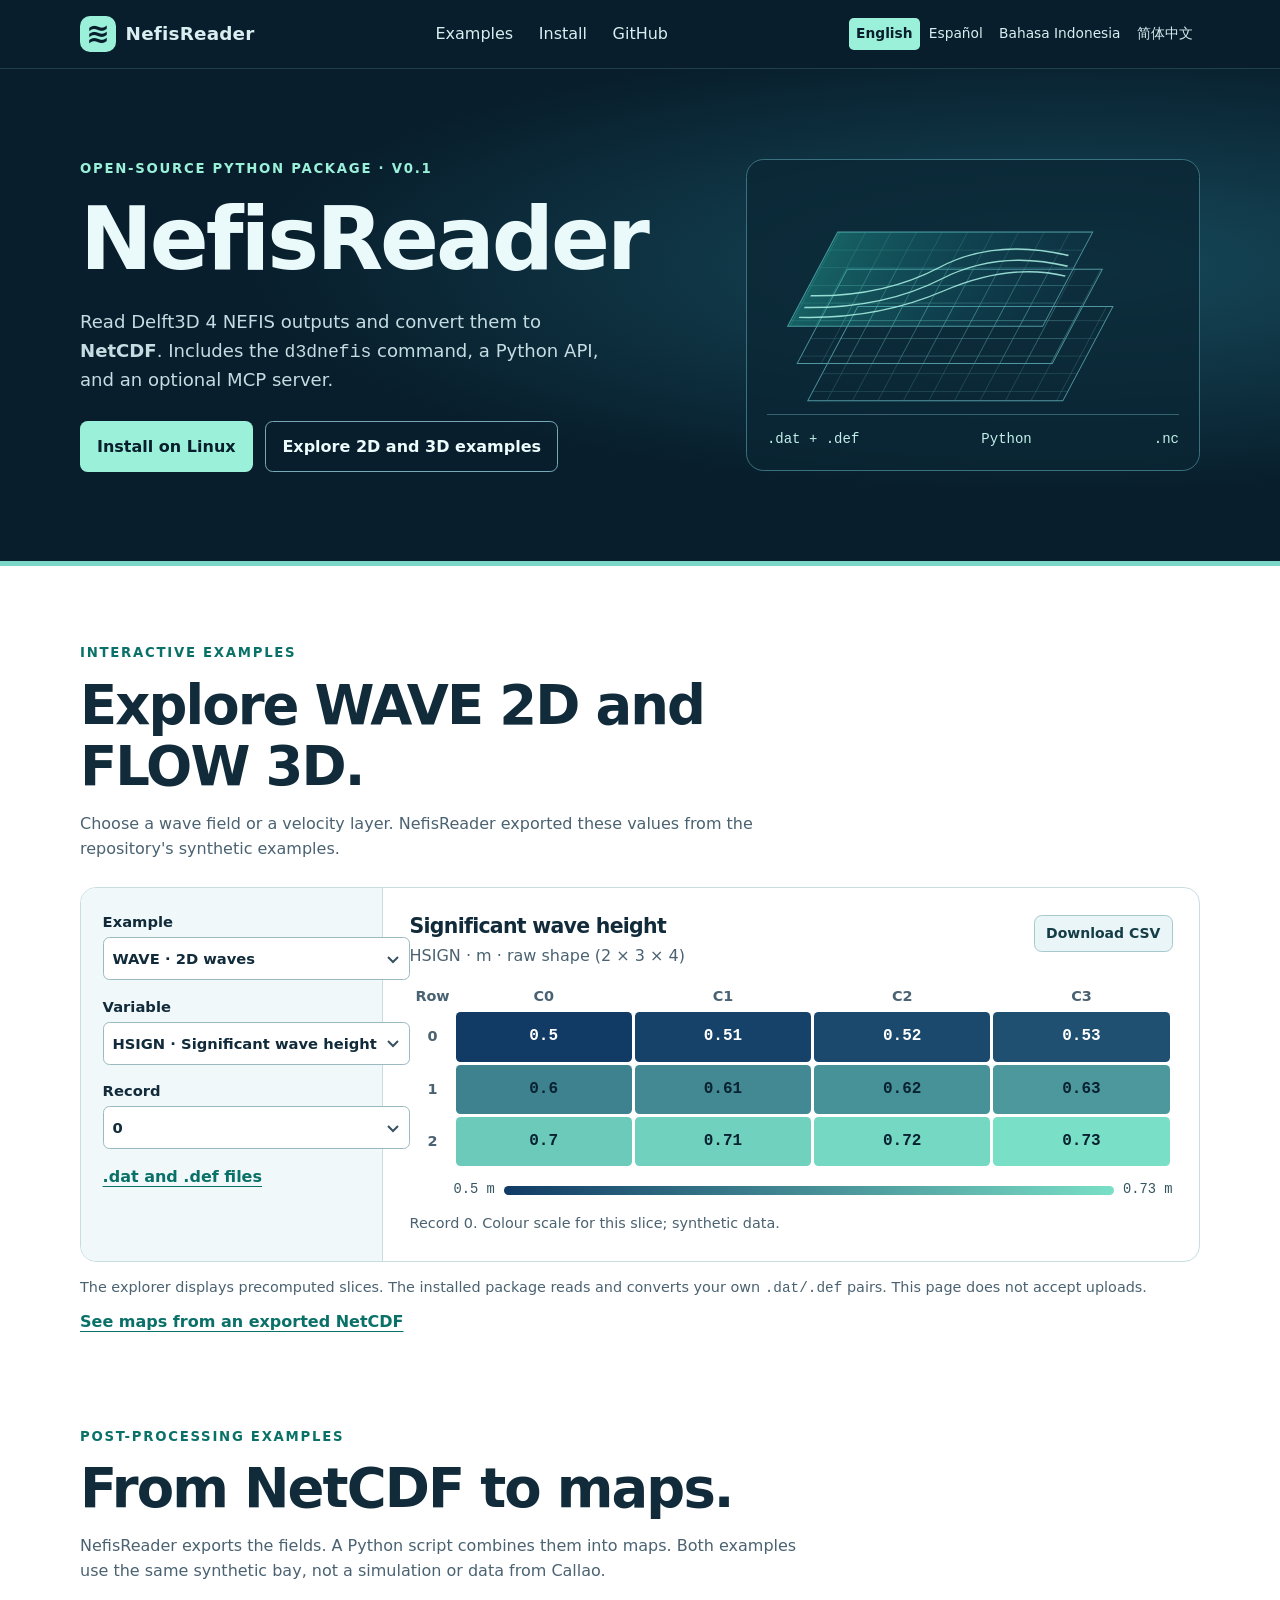
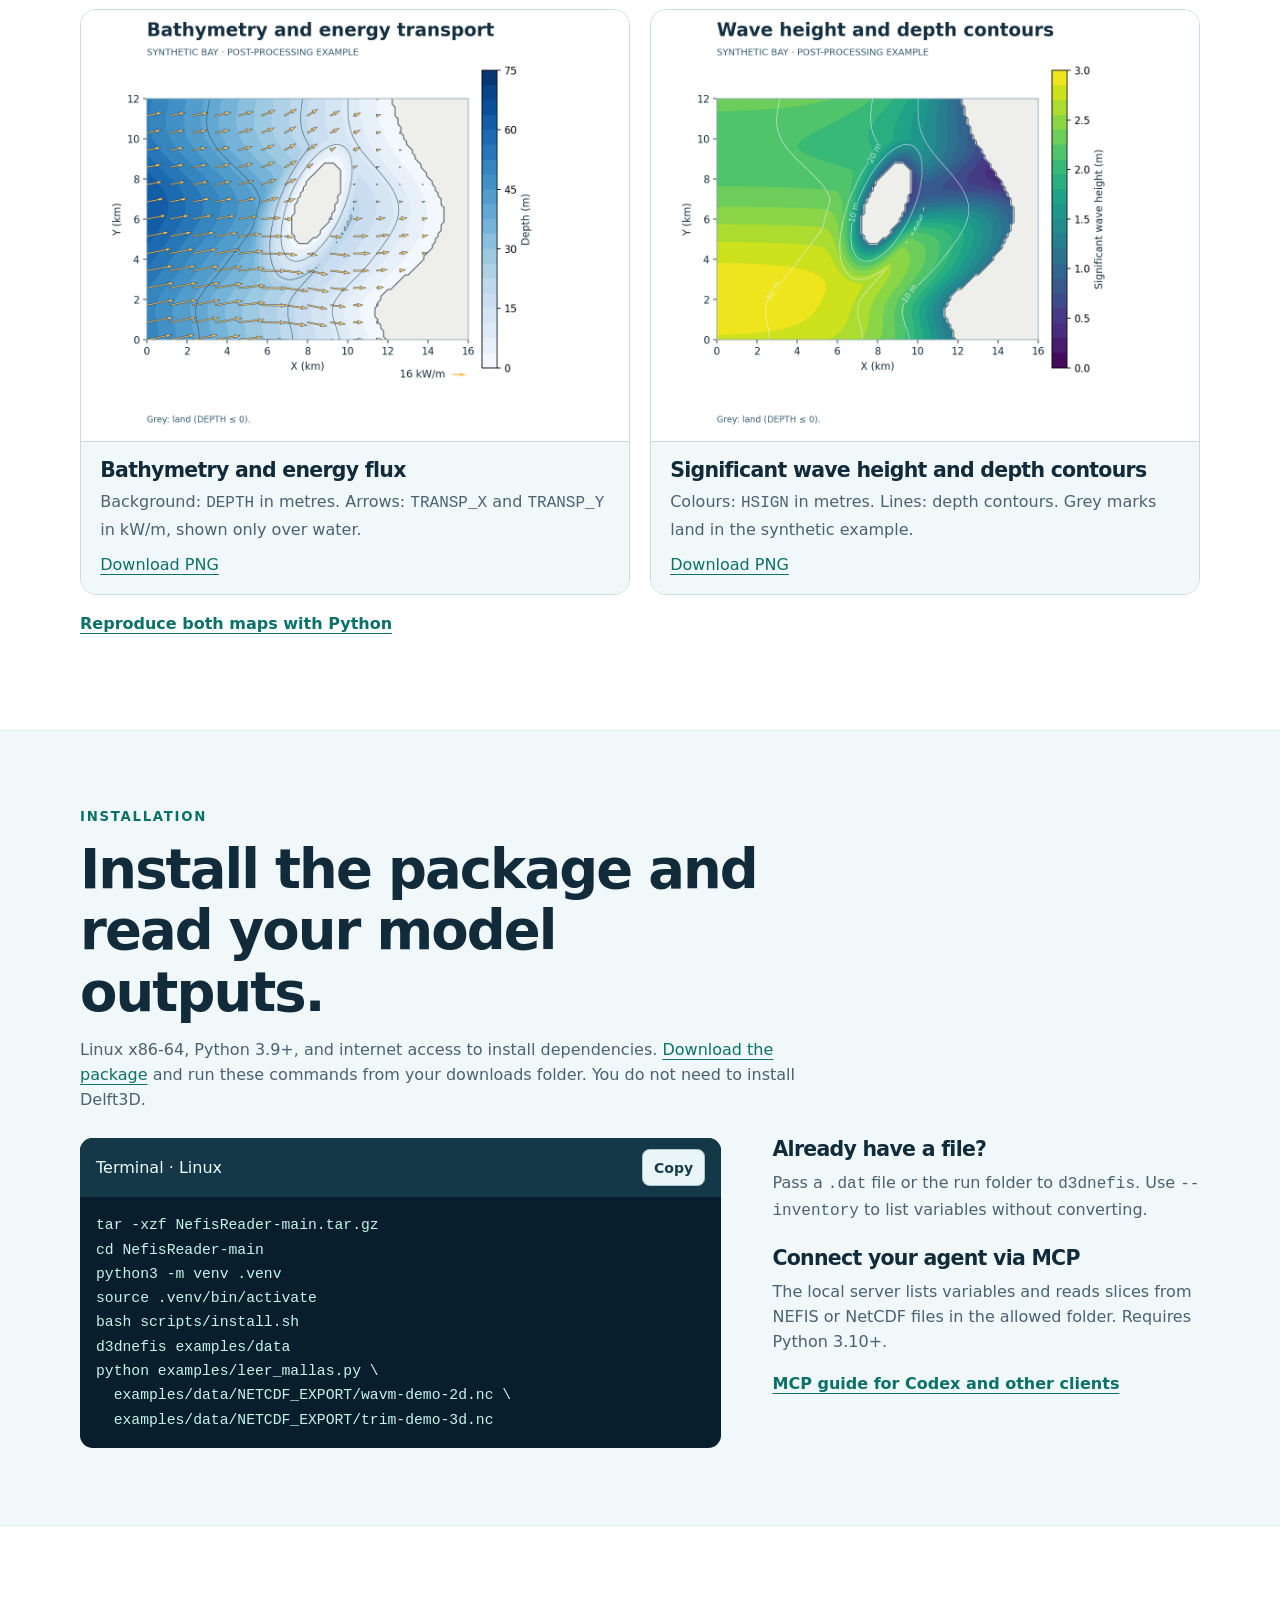
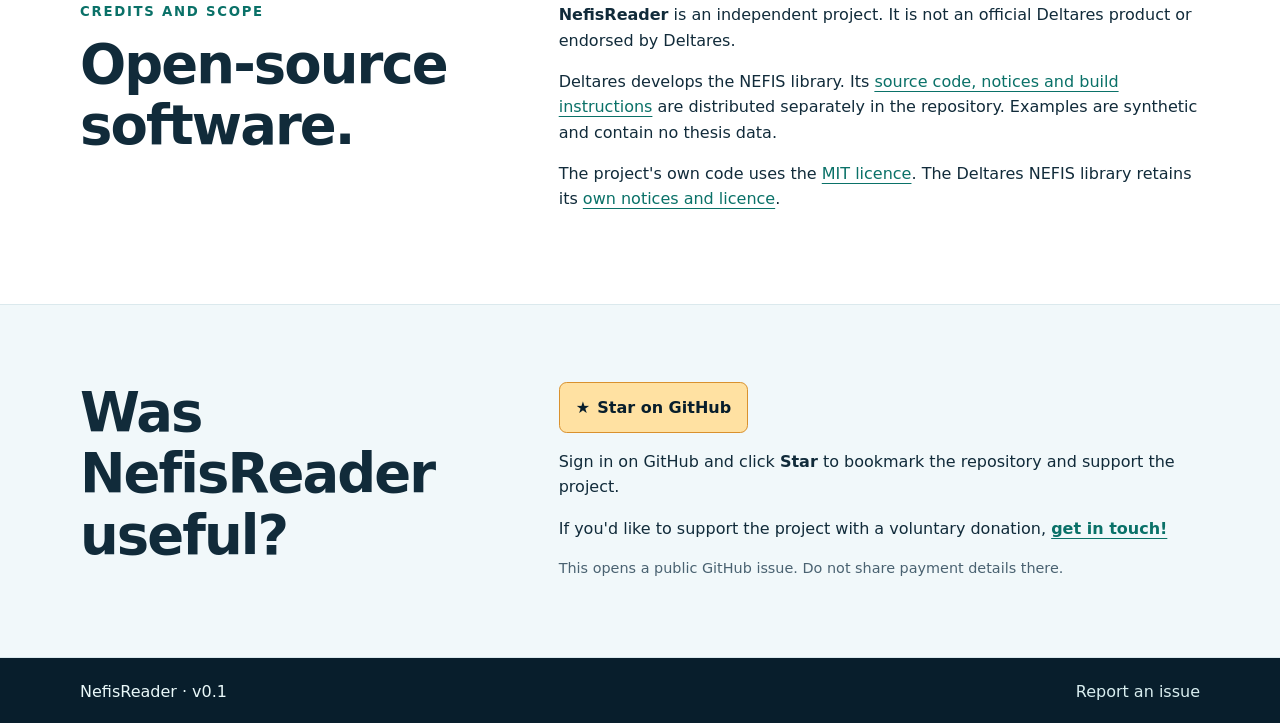
==== commit bcad5991: "Publish multilingual NefisReader pages and invite GitHub stars" ====
--- a/docs/index.html
+++ b/docs/index.html
@@ -1,23 +1,35 @@
 <!doctype html>
-<html lang="es">
+<html lang="en">
 <head>
   <meta charset="utf-8">
   <meta name="viewport" content="width=device-width, initial-scale=1">
-  <meta name="description" content="Explora salidas Delft3D 4 en NEFIS y conviértelas a NetCDF con Python. Prueba ejemplos WAVE 2D y FLOW 3D.">
+  <meta name="description" content="Read Delft3D 4 NEFIS outputs and convert them to NetCDF with Python. Try WAVE 2D and FLOW 3D examples.">
   <meta name="theme-color" content="#081e2c">
-  <title>NefisReader v0.1 — Paquete Python para Delft3D 4</title>
+  <title>NefisReader v0.1 — Python package for Delft3D 4</title>
+  <link rel="alternate" hreflang="en" href="index.html">
+  <link rel="alternate" hreflang="es" href="es.html">
+  <link rel="alternate" hreflang="id" href="id.html">
+  <link rel="alternate" hreflang="zh-Hans" href="zh.html">
+  <link rel="alternate" hreflang="x-default" href="index.html">
   <link rel="stylesheet" href="style.css">
+  <script defer src="i18n.js"></script>
   <script defer src="demo-data.js"></script>
   <script defer src="demo.js"></script>
 </head>
 <body>
-  <a class="skip" href="#main">Saltar al contenido</a>
+  <a class="skip" href="#main">Skip to content</a>
   <header class="top">
     <div class="shell nav">
-      <a class="brand" href="#" aria-label="NefisReader, inicio"><span aria-hidden="true" class="mark">≋</span>NefisReader</a>
-      <nav aria-label="Principal">
-        <a href="#demo">Ejemplos</a><a href="#instalar">Instalación</a>
+      <a class="brand" href="#" aria-label="NefisReader home"><span aria-hidden="true" class="mark">≋</span>NefisReader</a>
+      <nav aria-label="Main navigation">
+        <a href="#demo">Examples</a><a href="#instalar">Install</a>
         <a href="https://github.com/mapsm12/NefisReader">GitHub</a>
+      </nav>
+      <nav class="languages" aria-label="Language">
+        <a href="index.html" data-lang="en" lang="en" hreflang="en" aria-current="page">English</a>
+        <a href="es.html" data-lang="es" lang="es" hreflang="es">Español</a>
+        <a href="id.html" data-lang="id" lang="id" hreflang="id">Bahasa Indonesia</a>
+        <a href="zh.html" data-lang="zh-Hans" lang="zh-Hans" hreflang="zh-Hans">简体中文</a>
       </nav>
     </div>
   </header>
@@ -25,14 +37,14 @@
     <section class="hero">
       <div class="shell intro">
         <div>
-          <p class="eyebrow">PAQUETE PYTHON LIBRE · V0.1</p>
+          <p class="eyebrow">OPEN-SOURCE PYTHON PACKAGE · V0.1</p>
           <h1>NefisReader</h1>
-          <p class="lead">Lee salidas NEFIS de Delft3D 4 y conviértelas a <strong>NetCDF</strong>. Incluye la herramienta <code>d3dnefis</code>, una API Python y un servidor MCP opcional.</p>
-          <div class="actions"><a class="button primary" href="#instalar">Instalar en Linux</a><a class="button outline" href="#demo">Explorar ejemplos 2D y 3D</a></div>
+          <p class="lead">Read Delft3D 4 NEFIS outputs and convert them to <strong>NetCDF</strong>. Includes the <code>d3dnefis</code> command, a Python API, and an optional MCP server.</p>
+          <div class="actions"><a class="button primary" href="#instalar">Install on Linux</a><a class="button outline" href="#demo">Explore 2D and 3D examples</a></div>
         </div>
-        <div class="schematic" aria-label="Flujo de trabajo: de NEFIS a Python y NetCDF">
+        <div class="schematic" aria-label="Workflow: NEFIS to Python and NetCDF">
           <svg viewBox="0 0 420 238" role="img" aria-labelledby="sketch">
-            <title id="sketch">Un campo sobre una malla en tres capas, esquema conceptual</title>
+            <title id="sketch">Conceptual diagram of a field on a three-layer grid</title>
             <defs>
               <pattern id="grid" width="26" height="18" patternUnits="userSpaceOnUse"><path d="M 26 0 L 0 0 0 18" stroke="#7ee0d4" stroke-opacity=".35" fill="none"/></pattern>
               <linearGradient id="plane"><stop stop-color="#26b7a7" stop-opacity=".7"/><stop offset="1" stop-color="#136785" stop-opacity=".15"/></linearGradient>
@@ -56,60 +68,60 @@
       </div>
     </section>
     <section id="demo" class="shell section">
-      <div class="section-head"><p class="eyebrow">EJEMPLOS INTERACTIVOS</p><h2>Explorador WAVE 2D y FLOW 3D.</h2>
-        <p>Elige un campo de oleaje o una capa de velocidad. Los valores se exportaron con NefisReader a partir de los ejemplos sintéticos del repositorio.</p></div>
+      <div class="section-head"><p class="eyebrow">INTERACTIVE EXAMPLES</p><h2>Explore WAVE 2D and FLOW 3D.</h2>
+        <p>Choose a wave field or a velocity layer. NefisReader exported these values from the repository's synthetic examples.</p></div>
       <div class="workbench">
         <div class="controls">
-          <label>Ejemplo<select id="case"><option value="wave">WAVE · oleaje 2D</option><option value="flow">FLOW · velocidad 3D</option></select></label>
+          <label>Example<select id="case"><option value="wave">WAVE · 2D waves</option><option value="flow">FLOW · 3D velocity</option></select></label>
           <label>Variable<select id="variable"><option>HSIGN</option></select></label>
-          <label>Registro<select id="record"><option value="0">0</option></select></label>
-          <label id="layer-control" hidden>Capa<select id="layer"><option value="0">0</option></select></label>
-          <a class="textlink" href="https://github.com/mapsm12/NefisReader/tree/main/examples/data">Archivos .dat y .def</a>
+          <label>Record<select id="record"><option value="0">0</option></select></label>
+          <label id="layer-control" hidden>Layer<select id="layer"><option value="0">0</option></select></label>
+          <a class="textlink" href="https://github.com/mapsm12/NefisReader/tree/main/examples/data">.dat and .def files</a>
         </div>
         <div class="result">
-          <div class="result-head"><div><h3 id="variable-title">Altura significativa</h3><p id="shape">Cargando ejemplo…</p></div><button id="csv" class="small" type="button" disabled>Descargar CSV</button></div>
+          <div class="result-head"><div><h3 id="variable-title">Significant wave height</h3><p id="shape">Loading example…</p></div><button id="csv" class="small" type="button" disabled>Download CSV</button></div>
           <div class="matrix-wrap">
-            <table class="matrix" id="matrix" aria-label="Plano de valores de ejemplo"></table>
+            <table class="matrix" id="matrix" aria-label="Sample values for one plane"></table>
           </div>
           <div class="scale"><span id="min"></span><span class="ramp" aria-hidden="true"></span><span id="max"></span></div>
-          <p id="status" class="muted" role="status">Datos sintéticos; no son observaciones ni resultados de la tesis.</p>
-          <noscript><p>Activa JavaScript o descarga las parejas para probar en Python.</p></noscript>
+          <p id="status" class="muted" role="status">Synthetic data, not observations or thesis results.</p>
+          <noscript><p>Enable JavaScript or download the file pairs to try them in Python.</p></noscript>
         </div>
       </div>
-      <p class="fine">El explorador visualiza cortes de ejemplo ya calculados. El paquete instalado lee y convierte tus propias parejas <code>.dat/.def</code>. La página no recibe archivos.</p>
-      <p><a class="textlink" href="#mapas">Ver mapas generados a partir de un NetCDF exportado</a></p>
+      <p class="fine">The explorer displays precomputed slices. The installed package reads and converts your own <code>.dat/.def</code> pairs. This page does not accept uploads.</p>
+      <p><a class="textlink" href="#mapas">See maps from an exported NetCDF</a></p>
     </section>
     <section id="mapas" class="shell section map-section">
-      <div class="section-head"><p class="eyebrow">EJEMPLOS DE POSPROCESO</p><h2>Del NetCDF al mapa.</h2>
-        <p>NefisReader exporta los campos. Un script de Python los combina para dibujar mapas de oleaje. Ambos ejemplos usan la misma bahía sintética: no son simulaciones ni datos del Callao.</p></div>
+      <div class="section-head"><p class="eyebrow">POST-PROCESSING EXAMPLES</p><h2>From NetCDF to maps.</h2>
+        <p>NefisReader exports the fields. A Python script combines them into maps. Both examples use the same synthetic bay, not a simulation or data from Callao.</p></div>
       <div class="map-gallery">
         <figure>
-          <a href="figures/batimetria_vectores.png" aria-label="Abrir mapa de batimetría y vectores a tamaño completo">
-            <img src="figures/batimetria_vectores.png" width="1200" height="944" loading="lazy" decoding="async" alt="Mapa sintético de profundidad: el azul se oscurece hacia aguas profundas y las flechas doradas muestran el transporte de energía alrededor de una isla.">
+          <a href="figures/bathymetry_vectors.png" aria-label="Open full-size bathymetry and vector map">
+            <img src="figures/bathymetry_vectors.png" width="1200" height="944" loading="lazy" decoding="async" alt="Synthetic depth map: darker blue means deeper water, and gold arrows show energy transport around an island.">
           </a>
-          <figcaption><h3>Batimetría y flujo de energía</h3>
-            <p>Fondo: <code>DEPTH</code> en metros. Flechas: <code>TRANSP_X</code> y <code>TRANSP_Y</code> en kW/m. Solo se dibujan sobre agua.</p>
-            <a href="figures/batimetria_vectores.png" download>Descargar PNG</a>
+          <figcaption><h3>Bathymetry and energy flux</h3>
+            <p>Background: <code>DEPTH</code> in metres. Arrows: <code>TRANSP_X</code> and <code>TRANSP_Y</code> in kW/m, shown only over water.</p>
+            <a href="figures/bathymetry_vectors.png" download>Download PNG</a>
           </figcaption>
         </figure>
         <figure>
-          <a href="figures/altura_isobatas.png" aria-label="Abrir mapa de altura significativa e isóbatas a tamaño completo">
-            <img src="figures/altura_isobatas.png" width="1200" height="944" loading="lazy" decoding="async" alt="Mapa sintético de altura significativa con isóbatas de 10, 20 y 40 metros y una franja de menor altura detrás de la isla.">
+          <a href="figures/height_depth_contours.png" aria-label="Open full-size wave-height and depth-contour map">
+            <img src="figures/height_depth_contours.png" width="1200" height="944" loading="lazy" decoding="async" alt="Synthetic significant wave height map with 10, 20 and 40 metre depth contours and lower waves behind the island.">
           </a>
-          <figcaption><h3>Altura significativa e isóbatas</h3>
-            <p>Colores: <code>HSIGN</code> en metros. Líneas: contornos de igual profundidad. El gris identifica tierra en el ejemplo sintético.</p>
-            <a href="figures/altura_isobatas.png" download>Descargar PNG</a>
+          <figcaption><h3>Significant wave height and depth contours</h3>
+            <p>Colours: <code>HSIGN</code> in metres. Lines: depth contours. Grey marks land in the synthetic example.</p>
+            <a href="figures/height_depth_contours.png" download>Download PNG</a>
           </figcaption>
         </figure>
       </div>
-      <p class="map-source"><a class="textlink" href="https://github.com/mapsm12/NefisReader/blob/main/examples/MAPAS_OLEAJE.md">Reproducir ambos mapas con Python</a></p>
+      <p class="map-source"><a class="textlink" href="https://github.com/mapsm12/NefisReader/blob/main/README.en.md#reproduce-the-maps">Reproduce both maps with Python</a></p>
     </section>
     <section id="instalar" class="setup">
       <div class="shell section">
-        <div class="section-head"><p class="eyebrow">INSTALACIÓN</p><h2>Instala el paquete y lee tus corridas.</h2>
-          <p>Linux x86-64, Python 3.9+ y conexión a internet para instalar dependencias. <a href="https://github.com/mapsm12/NefisReader/archive/refs/heads/main.tar.gz">Descarga el paquete</a> y ejecuta estos comandos desde la carpeta de descargas. No necesitas instalar Delft3D.</p></div>
+        <div class="section-head"><p class="eyebrow">INSTALLATION</p><h2>Install the package and read your model outputs.</h2>
+          <p>Linux x86-64, Python 3.9+, and internet access to install dependencies. <a href="https://github.com/mapsm12/NefisReader/archive/refs/heads/main.tar.gz">Download the package</a> and run these commands from your downloads folder. You do not need to install Delft3D.</p></div>
         <div class="setup-grid">
-          <div class="terminal"><div class="terminal-top"><span>Terminal · Linux</span><button data-copy="install-command" class="small" type="button">Copiar</button></div>
+          <div class="terminal"><div class="terminal-top"><span>Terminal · Linux</span><button data-copy="install-command" class="small" type="button">Copy</button></div>
 <pre id="install-command"><code>tar -xzf NefisReader-main.tar.gz
 cd NefisReader-main
 python3 -m venv .venv
@@ -121,27 +133,29 @@
   examples/data/NETCDF_EXPORT/trim-demo-3d.nc</code></pre>
           </div>
           <div class="side">
-            <h3>¿Ya tienes un archivo?</h3><p>Pasa un archivo <code>.dat</code> o la carpeta de la corrida a <code>d3dnefis</code>. Con <code>--inventory</code> puedes revisar las variables sin convertir.</p>
-            <h3>Conecta tu agente por MCP</h3><p>El servidor local inventaría y lee recortes de NEFIS o NetCDF en la carpeta autorizada. Requiere Python 3.10+.</p>
-            <a class="textlink" href="https://github.com/mapsm12/NefisReader/blob/main/MCP.md">Guía MCP para Codex y otros clientes</a>
+            <h3>Already have a file?</h3><p>Pass a <code>.dat</code> file or the run folder to <code>d3dnefis</code>. Use <code>--inventory</code> to list variables without converting.</p>
+            <h3>Connect your agent via MCP</h3><p>The local server lists variables and reads slices from NEFIS or NetCDF files in the allowed folder. Requires Python 3.10+.</p>
+            <a class="textlink" href="https://github.com/mapsm12/NefisReader/blob/main/README.en.md#mcp">MCP guide for Codex and other clients</a>
           </div>
         </div>
       </div>
     </section>
     <section id="creditos" class="shell section credits">
-      <div><p class="eyebrow">CRÉDITOS Y ALCANCE</p><h2>Software libre, con fuentes.</h2></div>
-      <div><p><strong>NefisReader</strong> es un proyecto independiente. No es un producto oficial de Deltares ni implica su respaldo.</p>
-        <p>La biblioteca NEFIS corresponde a Deltares. Sus <a href="https://github.com/mapsm12/NefisReader/blob/main/native/README.md">fuentes, avisos y pasos de compilación</a> se distribuyen por separado dentro del repositorio. Los ejemplos son sintéticos; no contienen datos de la tesis.</p>
-        <p>El código propio está bajo <a href="https://github.com/mapsm12/NefisReader/blob/main/LICENSE">licencia MIT</a>. La biblioteca NEFIS de Deltares conserva sus <a href="https://github.com/mapsm12/NefisReader/blob/main/AVISOS.md">avisos y licencia propios</a>.</p></div>
+      <div><p class="eyebrow">CREDITS AND SCOPE</p><h2>Open-source software.</h2></div>
+      <div><p><strong>NefisReader</strong> is an independent project. It is not an official Deltares product or endorsed by Deltares.</p>
+        <p>Deltares develops the NEFIS library. Its <a href="https://github.com/mapsm12/NefisReader/blob/main/native/README.md">source code, notices and build instructions</a> are distributed separately in the repository. Examples are synthetic and contain no thesis data.</p>
+        <p>The project's own code uses the <a href="https://github.com/mapsm12/NefisReader/blob/main/LICENSE">MIT licence</a>. The Deltares NEFIS library retains its <a href="https://github.com/mapsm12/NefisReader/blob/main/AVISOS.md">own notices and licence</a>.</p></div>
     </section>
     <section id="apoyar" class="setup">
       <div class="shell section credits">
-        <div><h2>¿Te sirvió NefisReader?</h2></div>
-        <div><p>Si quieres apoyar el proyecto con una donación voluntaria, <a class="textlink" href="https://github.com/mapsm12/NefisReader/issues/new?title=Consulta%20sobre%20donaciones%20a%20NefisReader">¡contáctame!</a></p>
-          <p class="fine">El enlace abre una consulta pública en GitHub. No compartas datos de pago.</p></div>
+        <div><h2>Was NefisReader useful?</h2></div>
+        <div><p><a class="button star" href="https://github.com/mapsm12/NefisReader"><span aria-hidden="true">★</span> Star on GitHub</a></p>
+          <p>Sign in on GitHub and click <strong>Star</strong> to bookmark the repository and support the project.</p>
+          <p>If you'd like to support the project with a voluntary donation, <a class="textlink" href="https://github.com/mapsm12/NefisReader/issues/new?title=NefisReader%20donation%20inquiry">get in touch!</a></p>
+          <p class="fine">This opens a public GitHub issue. Do not share payment details there.</p></div>
       </div>
     </section>
   </main>
-  <footer class="top"><div class="shell nav"><span>NefisReader · v0.1</span><a href="https://github.com/mapsm12/NefisReader/issues">Reportar un problema</a></div></footer>
+  <footer class="top"><div class="shell nav"><span>NefisReader · v0.1</span><a href="https://github.com/mapsm12/NefisReader/issues">Report an issue</a></div></footer>
 </body>
 </html>
--- a/docs/style.css
+++ b/docs/style.css
@@ -7,3 +7,4 @@
 @media(max-width:720px){.shell{width:calc(100% - 2rem)}.intro,.setup-grid,.credits{grid-template-columns:1fr}.schematic{max-width:29rem}.section-head{margin-bottom:1.25rem}.workbench{grid-template-columns:1fr}.controls{grid-template-columns:repeat(2,minmax(0,1fr));border-right:0;border-bottom:1px solid var(--line);padding:1rem}.controls .textlink{grid-column:1/-1}.nav,.nav nav{gap:.55rem}.nav nav a{font-size:.91rem}.brand{font-size:1rem}.mark{width:30px;height:30px}.top footer{font-size:.88rem}}
 @media(max-width:360px){.nav{flex-wrap:wrap;padding-block:.65rem}.controls{grid-template-columns:1fr}.matrix tr>th:first-child{width:1.75rem}.scale{margin-left:2rem}}
 .map-section{padding-top:0}.map-gallery{display:grid;grid-template-columns:repeat(2,minmax(0,1fr));gap:1.25rem}.map-gallery figure{margin:0;overflow:hidden;border:1px solid var(--line);border-radius:1rem;background:#fff}.map-gallery img{display:block;width:100%;height:auto}.map-gallery figcaption{padding:1.05rem 1.2rem;background:var(--paper);border-top:1px solid var(--line)}.map-gallery figcaption p{color:var(--muted);margin:.45rem 0 .6rem}.map-source{margin-top:1.05rem}@media(max-width:720px){.map-gallery{grid-template-columns:1fr}}
+.nav .languages{gap:.12rem;flex-wrap:wrap}.languages a{padding:.35rem .45rem;border-radius:.3rem;font-size:.86rem;white-space:nowrap}.languages a[aria-current="page"]{background:var(--aqua);color:var(--deep);font-weight:750}.star{display:inline-flex;align-items:center;gap:.45rem;color:var(--deep);background:#ffe1a2;border-color:#d9912e}.star:hover{background:#ffedc6}@media(max-width:830px){.top .nav:has(.languages){flex-wrap:wrap;padding-block:.65rem}.nav .languages{width:100%}}
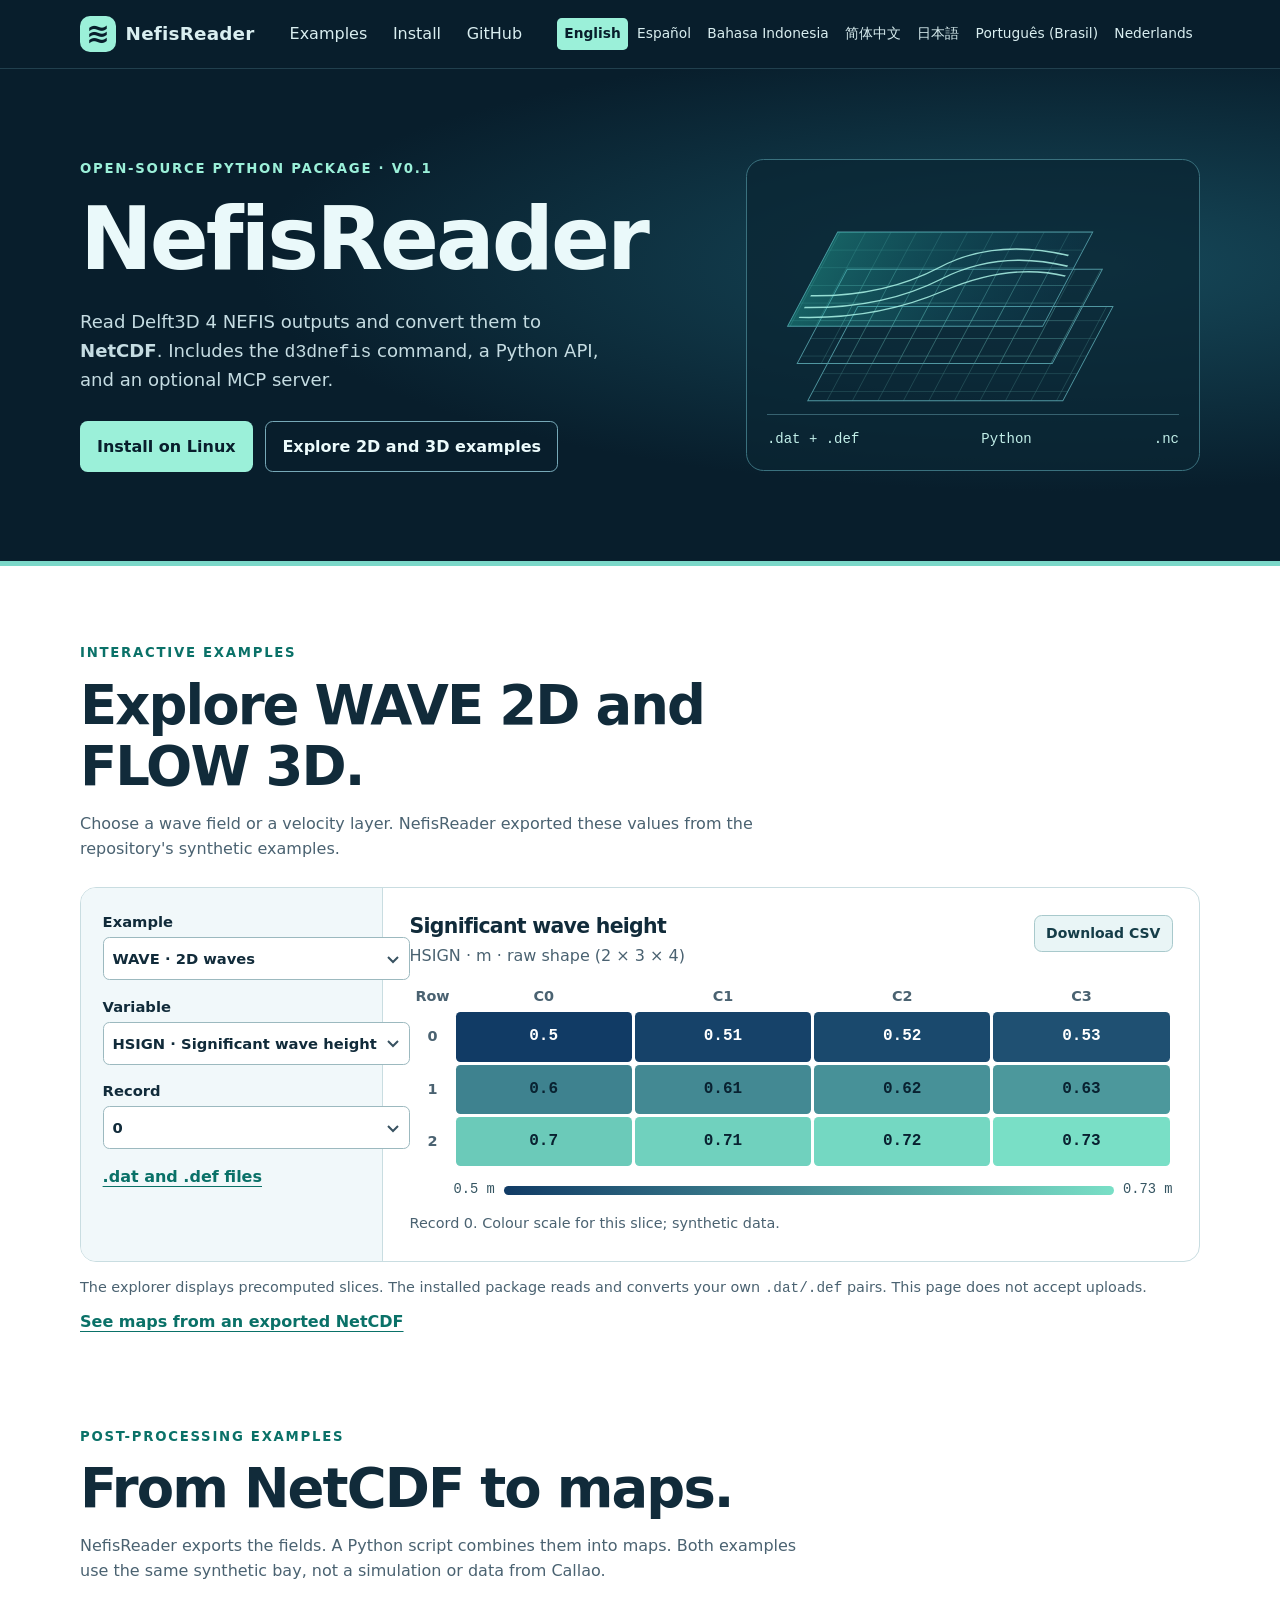
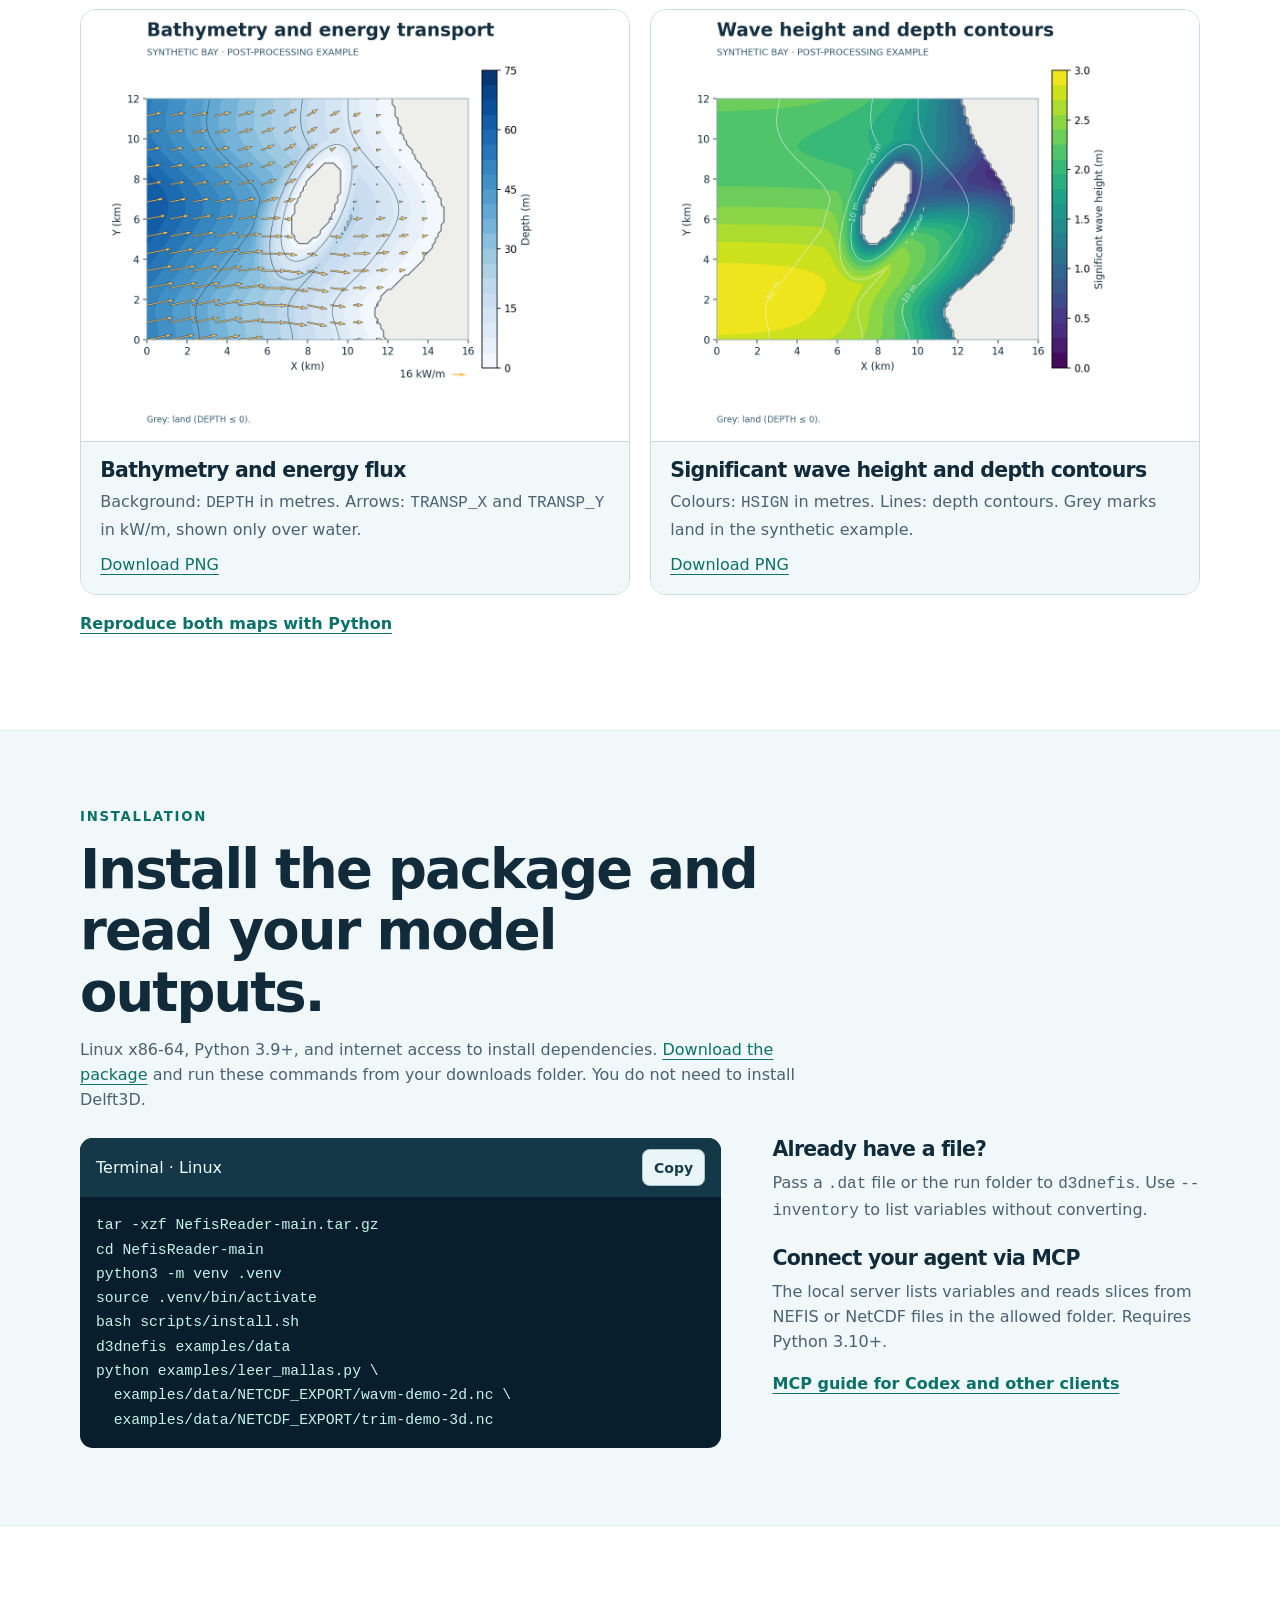
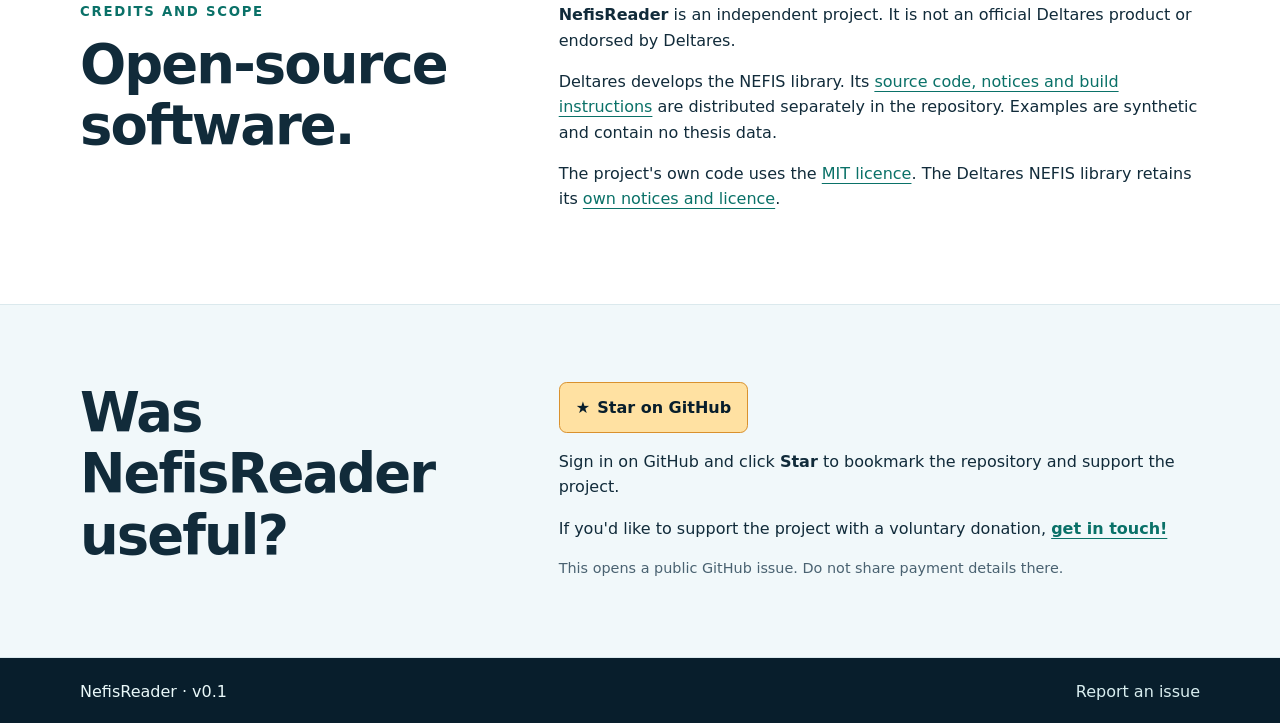
==== commit cc8bfc69: "Add Japanese, Brazilian Portuguese and Dutch website translations" ====
--- a/docs/index.html
+++ b/docs/index.html
@@ -10,6 +10,9 @@
   <link rel="alternate" hreflang="es" href="es.html">
   <link rel="alternate" hreflang="id" href="id.html">
   <link rel="alternate" hreflang="zh-Hans" href="zh.html">
+  <link rel="alternate" hreflang="ja" href="ja.html">
+  <link rel="alternate" hreflang="pt-BR" href="pt.html">
+  <link rel="alternate" hreflang="nl" href="nl.html">
   <link rel="alternate" hreflang="x-default" href="index.html">
   <link rel="stylesheet" href="style.css">
   <script defer src="i18n.js"></script>
@@ -30,6 +33,9 @@
         <a href="es.html" data-lang="es" lang="es" hreflang="es">Español</a>
         <a href="id.html" data-lang="id" lang="id" hreflang="id">Bahasa Indonesia</a>
         <a href="zh.html" data-lang="zh-Hans" lang="zh-Hans" hreflang="zh-Hans">简体中文</a>
+        <a href="ja.html" data-lang="ja" lang="ja" hreflang="ja">日本語</a>
+        <a href="pt.html" data-lang="pt-BR" lang="pt-BR" hreflang="pt-BR">Português (Brasil)</a>
+        <a href="nl.html" data-lang="nl" lang="nl" hreflang="nl">Nederlands</a>
       </nav>
     </div>
   </header>
